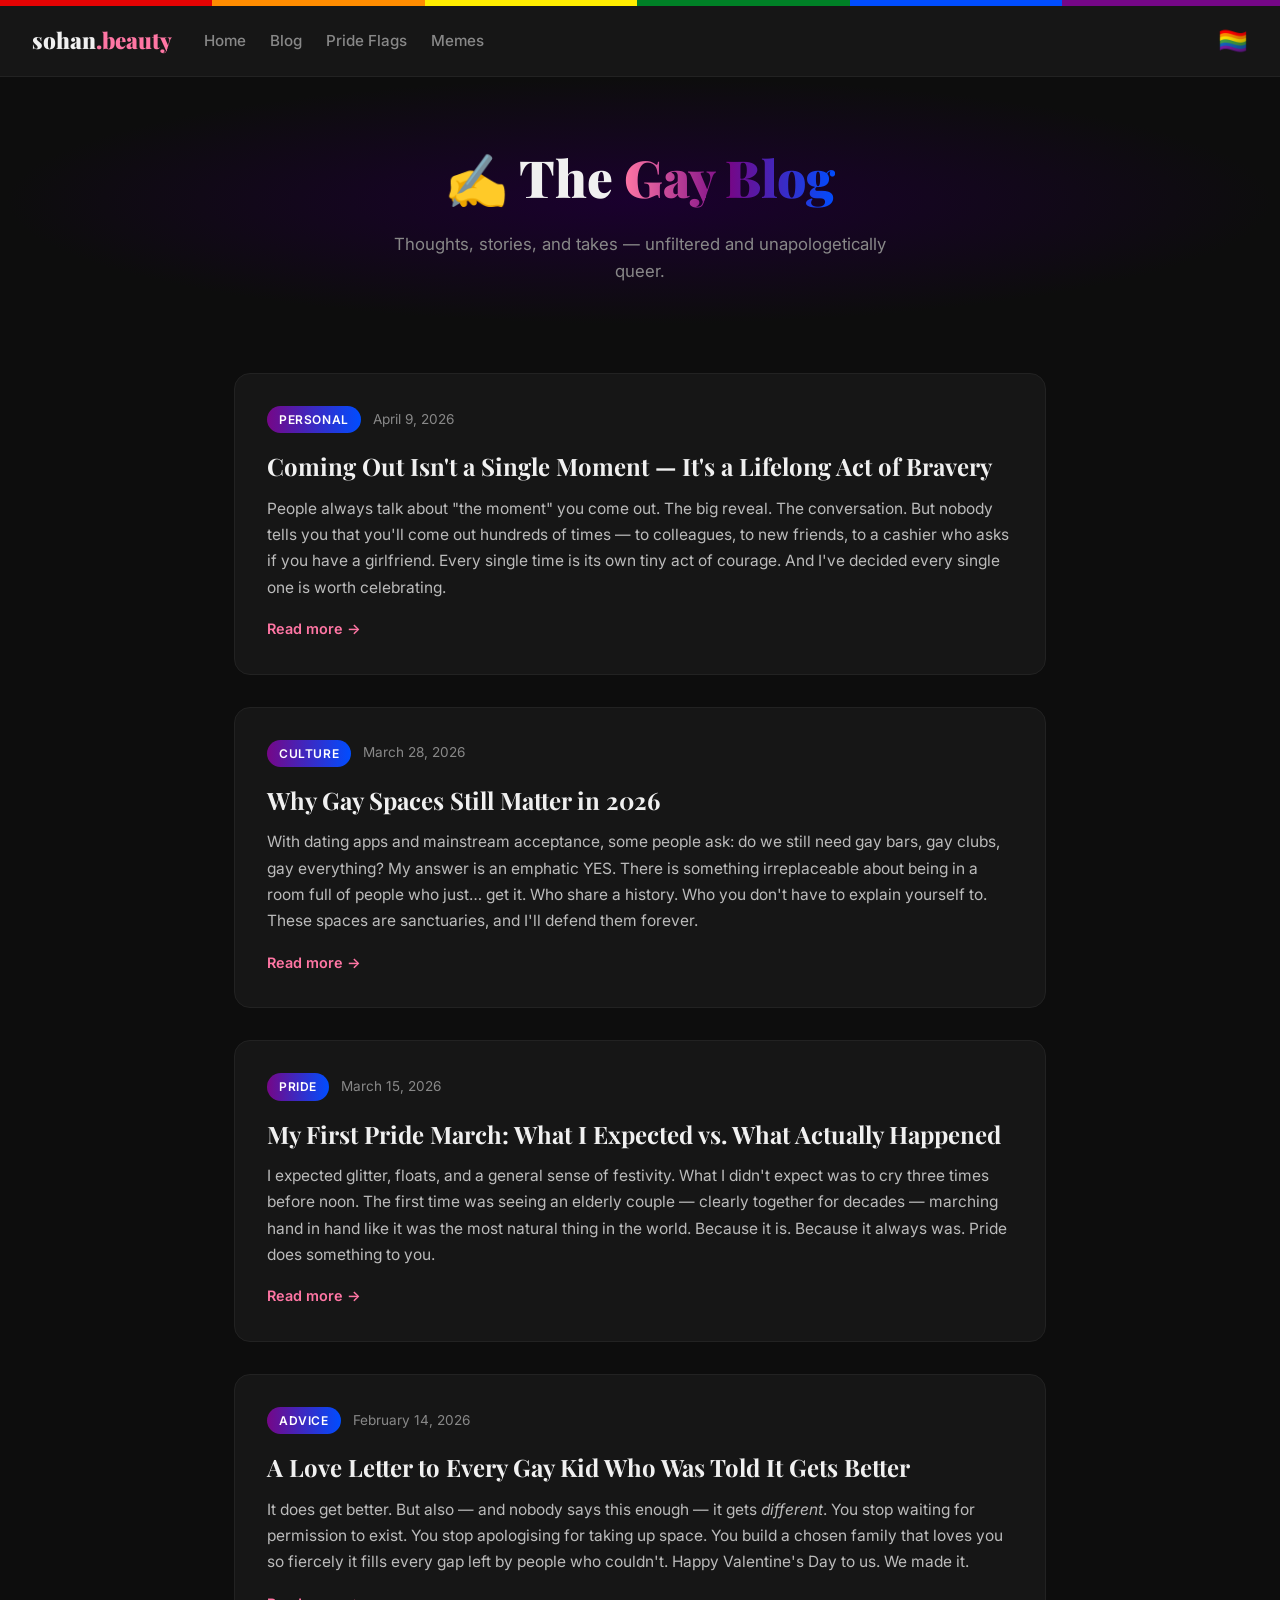
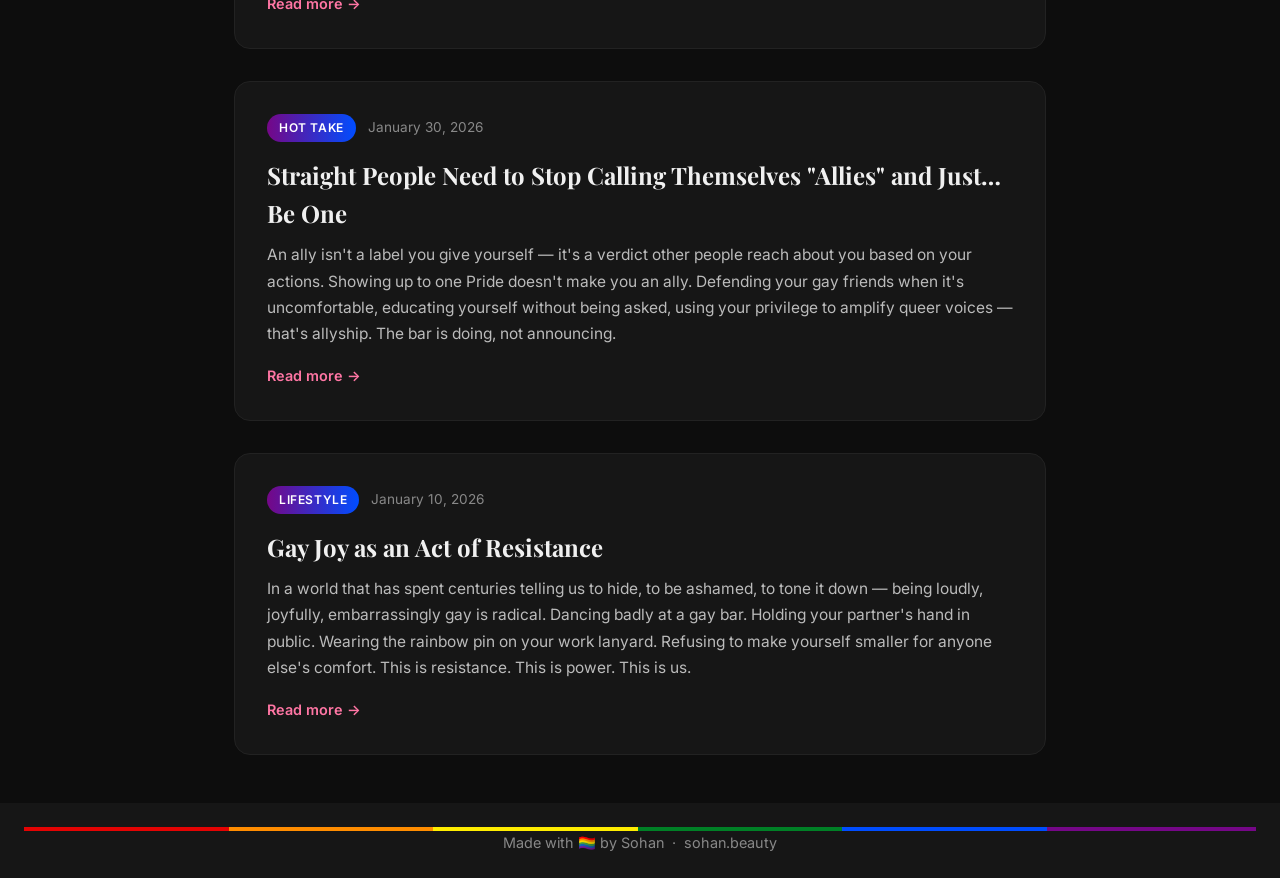
==== blog.html @ 655545ac "Initial commit: sohan.beauty pride site" ====
<!DOCTYPE html>
<html lang="en">
<head>
  <meta charset="UTF-8" />
  <meta name="viewport" content="width=device-width, initial-scale=1.0" />
  <title>Blog — sohan.beauty</title>
  <link rel="stylesheet" href="style.css" />
  <link rel="preconnect" href="https://fonts.googleapis.com" />
  <link rel="preconnect" href="https://fonts.gstatic.com" crossorigin />
  <link href="https://fonts.googleapis.com/css2?family=Playfair+Display:wght@700;900&family=Inter:wght@400;500;600&display=swap" rel="stylesheet" />
</head>
<body>

  <div class="rainbow-bar"></div>

  <nav class="nav">
    <a href="index.html" class="nav-logo">sohan<span>.beauty</span></a>
    <ul class="nav-links">
      <li><a href="index.html">Home</a></li>
      <li><a href="blog.html">Blog</a></li>
      <li><a href="flags.html">Pride Flags</a></li>
      <li><a href="memes.html">Memes</a></li>
    </ul>
    <div class="nav-pride">🏳️‍🌈</div>
  </nav>

  <div class="page-header">
    <h1>✍️ The <span class="gradient-text">Gay Blog</span></h1>
    <p>Thoughts, stories, and takes — unfiltered and unapologetically queer.</p>
  </div>

  <div class="blog-grid">

    <article class="blog-post">
      <div class="post-meta">
        <span class="post-tag">Personal</span>
        <span class="post-date">April 9, 2026</span>
      </div>
      <h2>Coming Out Isn't a Single Moment — It's a Lifelong Act of Bravery</h2>
      <p>
        People always talk about "the moment" you come out. The big reveal. The conversation.
        But nobody tells you that you'll come out hundreds of times — to colleagues, to new friends,
        to a cashier who asks if you have a girlfriend. Every single time is its own tiny act of
        courage. And I've decided every single one is worth celebrating.
      </p>
      <a href="#" class="read-more">Read more →</a>
    </article>

    <article class="blog-post">
      <div class="post-meta">
        <span class="post-tag">Culture</span>
        <span class="post-date">March 28, 2026</span>
      </div>
      <h2>Why Gay Spaces Still Matter in 2026</h2>
      <p>
        With dating apps and mainstream acceptance, some people ask: do we still need gay bars,
        gay clubs, gay everything? My answer is an emphatic YES. There is something irreplaceable
        about being in a room full of people who just… get it. Who share a history. Who you don't
        have to explain yourself to. These spaces are sanctuaries, and I'll defend them forever.
      </p>
      <a href="#" class="read-more">Read more →</a>
    </article>

    <article class="blog-post">
      <div class="post-meta">
        <span class="post-tag">Pride</span>
        <span class="post-date">March 15, 2026</span>
      </div>
      <h2>My First Pride March: What I Expected vs. What Actually Happened</h2>
      <p>
        I expected glitter, floats, and a general sense of festivity. What I didn't expect was
        to cry three times before noon. The first time was seeing an elderly couple — clearly
        together for decades — marching hand in hand like it was the most natural thing in the world.
        Because it is. Because it always was. Pride does something to you.
      </p>
      <a href="#" class="read-more">Read more →</a>
    </article>

    <article class="blog-post">
      <div class="post-meta">
        <span class="post-tag">Advice</span>
        <span class="post-date">February 14, 2026</span>
      </div>
      <h2>A Love Letter to Every Gay Kid Who Was Told It Gets Better</h2>
      <p>
        It does get better. But also — and nobody says this enough — it gets <em>different</em>.
        You stop waiting for permission to exist. You stop apologising for taking up space. You
        build a chosen family that loves you so fiercely it fills every gap left by people who
        couldn't. Happy Valentine's Day to us. We made it.
      </p>
      <a href="#" class="read-more">Read more →</a>
    </article>

    <article class="blog-post">
      <div class="post-meta">
        <span class="post-tag">Hot Take</span>
        <span class="post-date">January 30, 2026</span>
      </div>
      <h2>Straight People Need to Stop Calling Themselves "Allies" and Just… Be One</h2>
      <p>
        An ally isn't a label you give yourself — it's a verdict other people reach about you
        based on your actions. Showing up to one Pride doesn't make you an ally. Defending your
        gay friends when it's uncomfortable, educating yourself without being asked, using your
        privilege to amplify queer voices — that's allyship. The bar is doing, not announcing.
      </p>
      <a href="#" class="read-more">Read more →</a>
    </article>

    <article class="blog-post">
      <div class="post-meta">
        <span class="post-tag">Lifestyle</span>
        <span class="post-date">January 10, 2026</span>
      </div>
      <h2>Gay Joy as an Act of Resistance</h2>
      <p>
        In a world that has spent centuries telling us to hide, to be ashamed, to tone it down —
        being loudly, joyfully, embarrassingly gay is radical. Dancing badly at a gay bar.
        Holding your partner's hand in public. Wearing the rainbow pin on your work lanyard.
        Refusing to make yourself smaller for anyone else's comfort. This is resistance.
        This is power. This is us.
      </p>
      <a href="#" class="read-more">Read more →</a>
    </article>

  </div>

  <footer class="footer">
    <div class="rainbow-bar small"></div>
    <p>Made with 🏳️‍🌈 by Sohan &nbsp;·&nbsp; sohan.beauty</p>
  </footer>

</body>
</html>
---- style.css ----
/* ─── Reset & Base ─────────────────────────────────────────────────────── */
*, *::before, *::after { box-sizing: border-box; margin: 0; padding: 0; }

:root {
  --red:    #E40303;
  --orange: #FF8C00;
  --yellow: #FFED00;
  --green:  #008026;
  --blue:   #004DFF;
  --violet: #750787;
  --pink:   #FF76A4;
  --light-blue: #55CDFC;
  --white:  #ffffff;
  --bg:     #0d0d0d;
  --surface: #161616;
  --surface2: #1f1f1f;
  --text:   #f0f0f0;
  --muted:  #888;
  --radius: 16px;
}

html { scroll-behavior: smooth; }

body {
  font-family: 'Inter', system-ui, sans-serif;
  background: var(--bg);
  color: var(--text);
  line-height: 1.6;
}

a { color: inherit; text-decoration: none; }
img { display: block; max-width: 100%; }

.container {
  max-width: 1100px;
  margin: 0 auto;
  padding: 0 24px;
}

/* ─── Rainbow Bar ───────────────────────────────────────────────────────── */
.rainbow-bar {
  height: 6px;
  background: linear-gradient(
    90deg,
    var(--red) 0% 16.6%,
    var(--orange) 16.6% 33.2%,
    var(--yellow) 33.2% 49.8%,
    var(--green) 49.8% 66.4%,
    var(--blue) 66.4% 83%,
    var(--violet) 83% 100%
  );
}
.rainbow-bar.small { height: 4px; margin-bottom: 0; }

/* ─── Nav ───────────────────────────────────────────────────────────────── */
.nav {
  display: flex;
  align-items: center;
  gap: 32px;
  padding: 16px 32px;
  background: var(--surface);
  position: sticky;
  top: 0;
  z-index: 100;
  border-bottom: 1px solid #222;
}

.nav-logo {
  font-family: 'Playfair Display', serif;
  font-size: 1.4rem;
  font-weight: 900;
  white-space: nowrap;
}
.nav-logo span { color: var(--pink); }

.nav-links {
  display: flex;
  list-style: none;
  gap: 24px;
  flex: 1;
}
.nav-links a {
  font-size: 0.95rem;
  font-weight: 500;
  color: var(--muted);
  transition: color .2s;
}
.nav-links a:hover { color: var(--text); }

.nav-pride { font-size: 1.5rem; }

/* ─── Hero ──────────────────────────────────────────────────────────────── */
.hero {
  padding: 80px 32px;
  background: radial-gradient(ellipse at 30% 50%, #1a002e 0%, var(--bg) 60%);
}

.hero-content {
  max-width: 1100px;
  margin: 0 auto;
  display: flex;
  align-items: center;
  gap: 60px;
  flex-wrap: wrap;
}

/* Photo with pride ring */
.hero-photo-wrap {
  position: relative;
  flex-shrink: 0;
}
.hero-photo {
  width: 280px;
  height: 380px;
  object-fit: cover;
  object-position: top;
  border-radius: 24px;
  position: relative;
  z-index: 1;
}
.pride-ring {
  position: absolute;
  inset: -6px;
  border-radius: 28px;
  background: linear-gradient(135deg,
    var(--red), var(--orange), var(--yellow),
    var(--green), var(--blue), var(--violet), var(--pink));
  z-index: 0;
  animation: spin-slow 8s linear infinite;
}
@keyframes spin-slow {
  to { filter: hue-rotate(360deg); }
}

/* Hero text */
.hero-text { flex: 1; min-width: 260px; }

.hero-text h1 {
  font-family: 'Playfair Display', serif;
  font-size: clamp(2.5rem, 6vw, 4rem);
  font-weight: 900;
  line-height: 1.1;
  margin-bottom: 16px;
}

.gradient-text {
  background: linear-gradient(90deg, var(--pink), var(--violet), var(--blue));
  -webkit-background-clip: text;
  -webkit-text-fill-color: transparent;
  background-clip: text;
}

.hero-tagline {
  font-size: 1.2rem;
  color: #ccc;
  margin-bottom: 24px;
  max-width: 480px;
}

.hero-flags {
  font-size: 2rem;
  letter-spacing: 6px;
  margin-bottom: 32px;
}

.btn-primary {
  display: inline-block;
  padding: 14px 32px;
  background: linear-gradient(135deg, var(--violet), var(--blue));
  color: #fff;
  border-radius: 50px;
  font-weight: 600;
  font-size: 1rem;
  transition: transform .2s, box-shadow .2s;
}
.btn-primary:hover {
  transform: translateY(-2px);
  box-shadow: 0 8px 32px rgba(117, 7, 135, .5);
}

/* ─── About Strip ───────────────────────────────────────────────────────── */
.about-strip {
  background: linear-gradient(90deg, #1a002e, #001a4d);
  padding: 48px 24px;
  text-align: center;
}
.about-strip h2 {
  font-family: 'Playfair Display', serif;
  font-size: 1.8rem;
  margin-bottom: 12px;
}
.about-strip p {
  color: #bbb;
  max-width: 640px;
  margin: 0 auto;
  font-size: 1.05rem;
}

/* ─── Cards ─────────────────────────────────────────────────────────────── */
.cards-section {
  display: grid;
  grid-template-columns: repeat(auto-fit, minmax(280px, 1fr));
  gap: 24px;
  padding: 64px 24px;
}

.card {
  display: flex;
  flex-direction: column;
  gap: 10px;
  padding: 36px 28px;
  border-radius: var(--radius);
  background: var(--surface);
  border: 1px solid #222;
  transition: transform .2s, border-color .2s;
  cursor: pointer;
}
.card:hover { transform: translateY(-4px); border-color: #444; }
.card-blog  { border-top: 3px solid var(--red); }
.card-flags { border-top: 3px solid var(--blue); }
.card-memes { border-top: 3px solid var(--yellow); }

.card-emoji { font-size: 2.4rem; }
.card h3 {
  font-family: 'Playfair Display', serif;
  font-size: 1.4rem;
}
.card p { color: var(--muted); font-size: 0.95rem; flex: 1; }
.card-link { font-size: 0.9rem; font-weight: 600; color: var(--pink); }

/* ─── Quote ─────────────────────────────────────────────────────────────── */
.quote-section {
  padding: 64px 24px;
  text-align: center;
  background: var(--surface);
}
blockquote {
  max-width: 720px;
  margin: 0 auto;
  font-family: 'Playfair Display', serif;
  font-size: clamp(1.1rem, 2.5vw, 1.5rem);
  font-style: italic;
  color: #ddd;
  line-height: 1.7;
}
blockquote cite {
  display: block;
  margin-top: 16px;
  font-family: 'Inter', sans-serif;
  font-size: 0.9rem;
  font-style: normal;
  color: var(--muted);
}

/* ─── Footer ─────────────────────────────────────────────────────────────── */
.footer {
  background: var(--surface);
  text-align: center;
  padding: 24px;
  color: var(--muted);
  font-size: 0.9rem;
}

/* ─── Page Header (inner pages) ─────────────────────────────────────────── */
.page-header {
  padding: 60px 24px 40px;
  text-align: center;
  background: radial-gradient(ellipse at center, #1a002e 0%, var(--bg) 70%);
}
.page-header h1 {
  font-family: 'Playfair Display', serif;
  font-size: clamp(2rem, 5vw, 3.2rem);
  font-weight: 900;
  margin-bottom: 12px;
}
.page-header p {
  color: var(--muted);
  font-size: 1.05rem;
  max-width: 540px;
  margin: 0 auto;
}

/* ─── Blog ──────────────────────────────────────────────────────────────── */
.blog-grid {
  max-width: 860px;
  margin: 0 auto;
  padding: 48px 24px;
  display: flex;
  flex-direction: column;
  gap: 32px;
}

.blog-post {
  background: var(--surface);
  border-radius: var(--radius);
  border: 1px solid #222;
  padding: 32px;
  transition: border-color .2s;
}
.blog-post:hover { border-color: var(--pink); }

.post-meta {
  display: flex;
  align-items: center;
  gap: 12px;
  margin-bottom: 14px;
}
.post-tag {
  background: linear-gradient(90deg, var(--violet), var(--blue));
  color: #fff;
  font-size: 0.75rem;
  font-weight: 600;
  padding: 4px 12px;
  border-radius: 20px;
  text-transform: uppercase;
  letter-spacing: .05em;
}
.post-date { color: var(--muted); font-size: 0.85rem; }

.blog-post h2 {
  font-family: 'Playfair Display', serif;
  font-size: 1.5rem;
  margin-bottom: 10px;
}
.blog-post p { color: #bbb; font-size: 0.97rem; line-height: 1.7; }
.blog-post .read-more {
  display: inline-block;
  margin-top: 16px;
  color: var(--pink);
  font-weight: 600;
  font-size: 0.9rem;
}

/* ─── Flags ─────────────────────────────────────────────────────────────── */
.flags-grid {
  display: grid;
  grid-template-columns: repeat(auto-fill, minmax(220px, 1fr));
  gap: 20px;
  max-width: 1100px;
  margin: 0 auto;
  padding: 48px 24px;
}

.flag-card {
  background: var(--surface);
  border-radius: var(--radius);
  border: 1px solid #222;
  overflow: hidden;
  transition: transform .2s;
}
.flag-card:hover { transform: scale(1.03); }

.flag-visual {
  height: 90px;
  width: 100%;
}
.flag-info { padding: 16px; }
.flag-info h3 { font-size: 1rem; font-weight: 600; margin-bottom: 4px; }
.flag-info p { font-size: 0.82rem; color: var(--muted); }

/* Individual flag colours */
.flag-rainbow { background: linear-gradient(var(--red) 0% 16.6%, var(--orange) 16.6% 33.2%, var(--yellow) 33.2% 49.8%, var(--green) 49.8% 66.4%, var(--blue) 66.4% 83%, var(--violet) 83% 100%); }
.flag-gay-men { background: linear-gradient(#078D70 0 20%, #26CEAA 20% 40%, #98E8C1 40% 60%, white 60% 60%, #26CEAA 60% 80%, #7BADE2 80% 100%); }
.flag-bi { background: linear-gradient(#D60270 0 40%, #9B4F96 40% 60%, #0038A8 60% 100%); }
.flag-trans { background: linear-gradient(var(--light-blue) 0 20%, var(--pink) 20% 40%, white 40% 60%, var(--pink) 60% 80%, var(--light-blue) 80% 100%); }
.flag-nonbinary { background: linear-gradient(#FCF434 0 25%, white 25% 50%, #9C59D1 50% 75%, #2C2C2C 75% 100%); }
.flag-pan { background: linear-gradient(#FF218C 0 33.3%, #FFD800 33.3% 66.6%, #21B1FF 66.6% 100%); }
.flag-ace { background: linear-gradient(#1C1C1C 0 25%, #A3A3A3 25% 50%, white 50% 75%, #800080 75% 100%); }
.flag-lesbian { background: linear-gradient(#D52D00 0 16.6%, #EF7627 16.6% 33.2%, #FF9A56 33.2% 49.8%, white 49.8% 49.8%, #D162A4 49.8% 66.4%, #B55690 66.4% 83%, #A50062 83% 100%); }
.flag-intersex { background: radial-gradient(circle, transparent 30%, transparent 30%, #FFD800 30%, #FFD800 42%, transparent 42%), #FFD800; background-color: #FFD800; }
.flag-intersex .flag-visual { position: relative; background: #FFD800; }
.flag-genderqueer { background: linear-gradient(#B57EDC 0 33.3%, white 33.3% 66.6%, #4A8123 66.6% 100%); }
.flag-fluid { background: linear-gradient(#FF76A4 0 20%, white 20% 40%, #C011D7 40% 60%, #2C2C2C 60% 80%, #0035AA 80% 100%); }
.flag-ally { background: repeating-linear-gradient(90deg, black 0 12.5%, white 12.5% 25%); }

/* ─── Memes ──────────────────────────────────────────────────────────────── */
.memes-intro {
  text-align: center;
  padding: 0 24px 32px;
  color: var(--muted);
  font-size: 1rem;
}

.memes-grid {
  display: grid;
  grid-template-columns: repeat(auto-fill, minmax(300px, 1fr));
  gap: 24px;
  max-width: 1100px;
  margin: 0 auto;
  padding: 0 24px 64px;
}

.meme-card {
  background: var(--surface);
  border-radius: var(--radius);
  border: 1px solid #222;
  padding: 28px 24px;
  text-align: center;
  transition: transform .2s, border-color .2s;
}
.meme-card:hover { transform: translateY(-3px); border-color: var(--pink); }

.meme-emoji { font-size: 3rem; margin-bottom: 14px; }
.meme-text {
  font-size: 1rem;
  font-weight: 600;
  line-height: 1.5;
  color: var(--text);
  margin-bottom: 8px;
}
.meme-sub { font-size: 0.82rem; color: var(--muted); }

/* ─── Responsive ─────────────────────────────────────────────────────────── */
@media (max-width: 680px) {
  .nav-links { display: none; }
  .hero-content { flex-direction: column; align-items: flex-start; gap: 36px; }
  .hero-photo { width: 200px; height: 270px; }
}
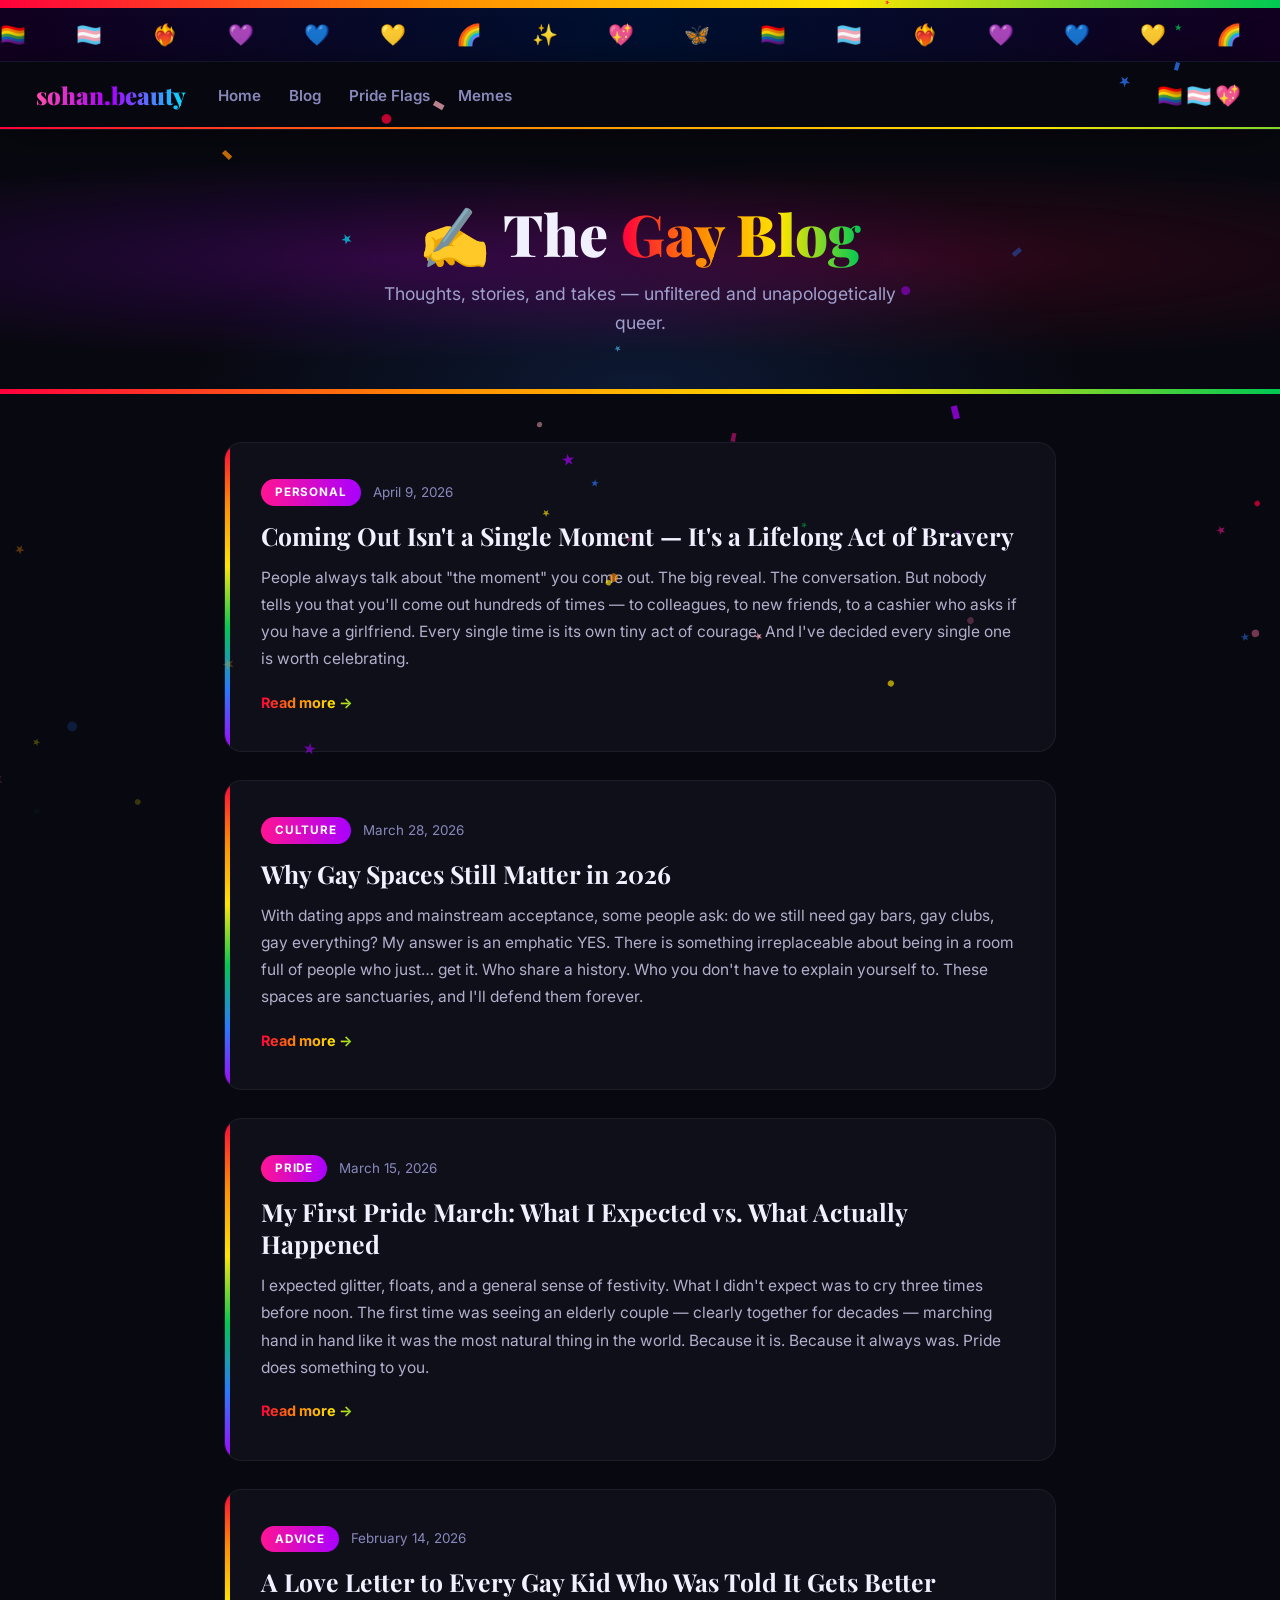
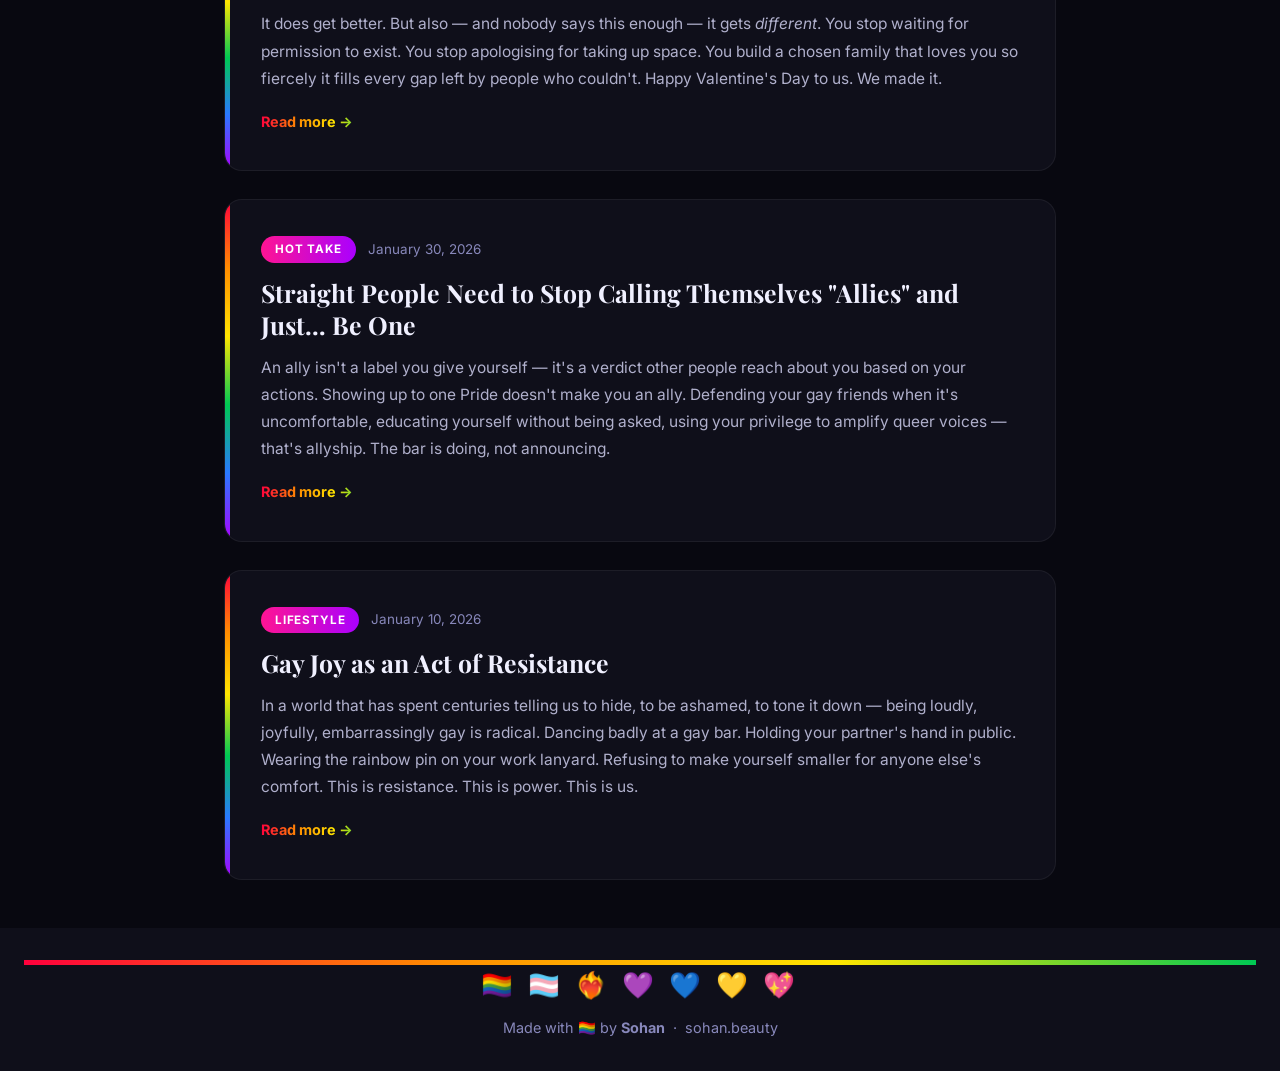
==== commit d6706c4d: "Redesign: animated pride theme, confetti, marquee, sparkles" ====
--- a/blog.html
+++ b/blog.html
@@ -7,27 +7,39 @@
   <link rel="stylesheet" href="style.css" />
   <link rel="preconnect" href="https://fonts.googleapis.com" />
   <link rel="preconnect" href="https://fonts.gstatic.com" crossorigin />
-  <link href="https://fonts.googleapis.com/css2?family=Playfair+Display:wght@700;900&family=Inter:wght@400;500;600&display=swap" rel="stylesheet" />
+  <link href="https://fonts.googleapis.com/css2?family=Playfair+Display:wght@700;900&family=Inter:wght@400;500;600;700&display=swap" rel="stylesheet" />
 </head>
 <body>
 
+  <canvas id="confetti-canvas"></canvas>
   <div class="rainbow-bar"></div>
 
+  <div class="pride-marquee" aria-hidden="true">
+    <span class="marquee-inner">
+      🏳️‍🌈 &nbsp; 🏳️‍⚧️ &nbsp; ❤️‍🔥 &nbsp; 💜 &nbsp; 💙 &nbsp; 💛 &nbsp; 🌈 &nbsp; ✨ &nbsp; 💖 &nbsp; 🦋 &nbsp;
+      🏳️‍🌈 &nbsp; 🏳️‍⚧️ &nbsp; ❤️‍🔥 &nbsp; 💜 &nbsp; 💙 &nbsp; 💛 &nbsp; 🌈 &nbsp; ✨ &nbsp; 💖 &nbsp; 🦋 &nbsp;
+      🏳️‍🌈 &nbsp; 🏳️‍⚧️ &nbsp; ❤️‍🔥 &nbsp; 💜 &nbsp; 💙 &nbsp; 💛 &nbsp; 🌈 &nbsp; ✨ &nbsp; 💖 &nbsp; 🦋 &nbsp;
+      🏳️‍🌈 &nbsp; 🏳️‍⚧️ &nbsp; ❤️‍🔥 &nbsp; 💜 &nbsp; 💙 &nbsp; 💛 &nbsp; 🌈 &nbsp; ✨ &nbsp; 💖 &nbsp; 🦋 &nbsp;
+    </span>
+  </div>
+
   <nav class="nav">
-    <a href="index.html" class="nav-logo">sohan<span>.beauty</span></a>
+    <a href="index.html" class="nav-logo">sohan.beauty</a>
     <ul class="nav-links">
       <li><a href="index.html">Home</a></li>
       <li><a href="blog.html">Blog</a></li>
       <li><a href="flags.html">Pride Flags</a></li>
       <li><a href="memes.html">Memes</a></li>
     </ul>
-    <div class="nav-pride">🏳️‍🌈</div>
+    <div class="nav-flags">🏳️‍🌈🏳️‍⚧️💖</div>
   </nav>
 
   <div class="page-header">
     <h1>✍️ The <span class="gradient-text">Gay Blog</span></h1>
     <p>Thoughts, stories, and takes — unfiltered and unapologetically queer.</p>
   </div>
+
+  <div class="rainbow-bar small"></div>
 
   <div class="blog-grid">
 
@@ -126,8 +138,10 @@
 
   <footer class="footer">
     <div class="rainbow-bar small"></div>
-    <p>Made with 🏳️‍🌈 by Sohan &nbsp;·&nbsp; sohan.beauty</p>
+    <div class="footer-flags" aria-hidden="true">🏳️‍🌈 🏳️‍⚧️ ❤️‍🔥 💜 💙 💛 💖</div>
+    <p>Made with 🏳️‍🌈 by <strong>Sohan</strong> &nbsp;·&nbsp; sohan.beauty</p>
   </footer>
 
+  <script src="pride.js"></script>
 </body>
 </html>
--- a/style.css
+++ b/style.css
@@ -2,30 +2,44 @@
 *, *::before, *::after { box-sizing: border-box; margin: 0; padding: 0; }
 
 :root {
-  --red:    #E40303;
+  --red:    #FF003C;
   --orange: #FF8C00;
-  --yellow: #FFED00;
-  --green:  #008026;
-  --blue:   #004DFF;
-  --violet: #750787;
-  --pink:   #FF76A4;
+  --yellow: #FFE500;
+  --green:  #00C853;
+  --blue:   #2979FF;
+  --violet: #AA00FF;
+  --pink:   #FF4DAD;
+  --hot:    #FF1493;
+  --cyan:   #00E5FF;
   --light-blue: #55CDFC;
   --white:  #ffffff;
-  --bg:     #0d0d0d;
-  --surface: #161616;
-  --surface2: #1f1f1f;
-  --text:   #f0f0f0;
-  --muted:  #888;
-  --radius: 16px;
+  --bg:     #080810;
+  --surface: #0f0f1a;
+  --surface2: #161626;
+  --text:   #f0f0ff;
+  --muted:  #8888bb;
+  --radius: 18px;
+  --rainbow: linear-gradient(90deg,
+    var(--red), var(--orange), var(--yellow),
+    var(--green), var(--blue), var(--violet));
 }
 
 html { scroll-behavior: smooth; }
+
+/* Custom rainbow scrollbar */
+::-webkit-scrollbar { width: 8px; }
+::-webkit-scrollbar-track { background: var(--bg); }
+::-webkit-scrollbar-thumb {
+  background: linear-gradient(180deg, var(--red), var(--orange), var(--yellow), var(--green), var(--blue), var(--violet));
+  border-radius: 4px;
+}
 
 body {
   font-family: 'Inter', system-ui, sans-serif;
   background: var(--bg);
   color: var(--text);
   line-height: 1.6;
+  overflow-x: hidden;
 }
 
 a { color: inherit; text-decoration: none; }
@@ -37,267 +51,697 @@
   padding: 0 24px;
 }
 
-/* ─── Rainbow Bar ───────────────────────────────────────────────────────── */
+/* ─── Confetti Canvas ───────────────────────────────────────────────────── */
+#confetti-canvas {
+  position: fixed;
+  top: 0; left: 0;
+  width: 100%; height: 100%;
+  pointer-events: none;
+  z-index: 9999;
+}
+
+/* ─── Rainbow Bar (animated) ─────────────────────────────────────────────── */
 .rainbow-bar {
-  height: 6px;
+  height: 8px;
   background: linear-gradient(
     90deg,
-    var(--red) 0% 16.6%,
-    var(--orange) 16.6% 33.2%,
-    var(--yellow) 33.2% 49.8%,
-    var(--green) 49.8% 66.4%,
-    var(--blue) 66.4% 83%,
-    var(--violet) 83% 100%
+    var(--red) 0%, var(--orange) 17%,
+    var(--yellow) 33%, var(--green) 50%,
+    var(--blue) 66%, var(--violet) 83%, var(--pink) 100%
   );
-}
-.rainbow-bar.small { height: 4px; margin-bottom: 0; }
+  background-size: 200% 100%;
+  animation: rainbow-shift 3s linear infinite;
+}
+.rainbow-bar.small { height: 5px; }
+@keyframes rainbow-shift {
+  0%   { background-position: 0% 0%; }
+  100% { background-position: 200% 0%; }
+}
+
+/* ─── Pride Marquee ─────────────────────────────────────────────────────── */
+.pride-marquee {
+  background: linear-gradient(90deg, #120020, #001030, #120020);
+  padding: 10px 0;
+  overflow: hidden;
+  white-space: nowrap;
+  border-bottom: 1px solid #1a1a3a;
+}
+.marquee-inner {
+  display: inline-block;
+  animation: marquee-scroll 20s linear infinite;
+  font-size: 1.3rem;
+  letter-spacing: 8px;
+}
+@keyframes marquee-scroll {
+  from { transform: translateX(0); }
+  to   { transform: translateX(-50%); }
+}
 
 /* ─── Nav ───────────────────────────────────────────────────────────────── */
 .nav {
   display: flex;
   align-items: center;
   gap: 32px;
-  padding: 16px 32px;
-  background: var(--surface);
+  padding: 14px 36px;
+  background: rgba(8, 8, 16, 0.92);
+  backdrop-filter: blur(20px);
+  -webkit-backdrop-filter: blur(20px);
   position: sticky;
   top: 0;
-  z-index: 100;
-  border-bottom: 1px solid #222;
+  z-index: 200;
+  border-bottom: 1px solid rgba(255,255,255,0.06);
+  box-shadow: 0 4px 40px rgba(0,0,0,0.5);
+}
+/* Animated rainbow underline on nav */
+.nav::after {
+  content: '';
+  position: absolute;
+  bottom: 0; left: 0; right: 0;
+  height: 2px;
+  background: var(--rainbow);
+  background-size: 200% 100%;
+  animation: rainbow-shift 3s linear infinite;
 }
 
 .nav-logo {
   font-family: 'Playfair Display', serif;
-  font-size: 1.4rem;
+  font-size: 1.5rem;
   font-weight: 900;
   white-space: nowrap;
-}
-.nav-logo span { color: var(--pink); }
+  background: linear-gradient(90deg, var(--pink), var(--violet), var(--cyan));
+  -webkit-background-clip: text;
+  -webkit-text-fill-color: transparent;
+  background-clip: text;
+}
 
 .nav-links {
   display: flex;
   list-style: none;
-  gap: 24px;
+  gap: 28px;
   flex: 1;
 }
 .nav-links a {
   font-size: 0.95rem;
-  font-weight: 500;
+  font-weight: 600;
   color: var(--muted);
   transition: color .2s;
+  position: relative;
+  padding-bottom: 2px;
+}
+.nav-links a::after {
+  content: '';
+  position: absolute;
+  bottom: -2px; left: 0; right: 0;
+  height: 2px;
+  background: var(--rainbow);
+  transform: scaleX(0);
+  transition: transform .3s ease;
 }
 .nav-links a:hover { color: var(--text); }
-
-.nav-pride { font-size: 1.5rem; }
+.nav-links a:hover::after { transform: scaleX(1); }
+
+.nav-flags { font-size: 1.3rem; letter-spacing: 3px; }
 
 /* ─── Hero ──────────────────────────────────────────────────────────────── */
 .hero {
-  padding: 80px 32px;
-  background: radial-gradient(ellipse at 30% 50%, #1a002e 0%, var(--bg) 60%);
+  position: relative;
+  padding: 90px 36px 80px;
+  overflow: hidden;
+  background: var(--bg);
+}
+/* Animated aurora background */
+.hero::before {
+  content: '';
+  position: absolute;
+  inset: -50%;
+  background:
+    radial-gradient(ellipse at 20% 40%, rgba(170,0,255,0.22) 0%, transparent 50%),
+    radial-gradient(ellipse at 80% 30%, rgba(255,0,60,0.18) 0%, transparent 50%),
+    radial-gradient(ellipse at 50% 80%, rgba(41,121,255,0.2) 0%, transparent 50%),
+    radial-gradient(ellipse at 70% 60%, rgba(0,229,255,0.12) 0%, transparent 40%);
+  animation: aurora 10s ease-in-out infinite alternate;
+  pointer-events: none;
+}
+@keyframes aurora {
+  0%   { transform: translate(0,0) rotate(0deg); }
+  33%  { transform: translate(3%, 2%) rotate(2deg); }
+  66%  { transform: translate(-2%, 4%) rotate(-1deg); }
+  100% { transform: translate(1%, -3%) rotate(3deg); }
 }
 
 .hero-content {
+  position: relative;
   max-width: 1100px;
   margin: 0 auto;
   display: flex;
   align-items: center;
-  gap: 60px;
+  gap: 70px;
   flex-wrap: wrap;
 }
 
-/* Photo with pride ring */
+/* Floating emojis */
+.float-emoji {
+  position: absolute;
+  font-size: 2rem;
+  animation: float-up 6s ease-in-out infinite;
+  pointer-events: none;
+  user-select: none;
+  opacity: 0.6;
+}
+.float-emoji:nth-child(1)  { top: 5%;  left: 5%;   animation-delay: 0s;    font-size: 1.8rem; }
+.float-emoji:nth-child(2)  { top: 15%; right: 8%;  animation-delay: 1.2s;  font-size: 2.4rem; }
+.float-emoji:nth-child(3)  { top: 60%; left: 2%;   animation-delay: 2.4s;  font-size: 1.5rem; }
+.float-emoji:nth-child(4)  { top: 75%; right: 5%;  animation-delay: 0.8s;  font-size: 2rem; }
+.float-emoji:nth-child(5)  { top: 40%; right: 2%;  animation-delay: 3.5s;  font-size: 1.6rem; }
+.float-emoji:nth-child(6)  { top: 85%; left: 10%;  animation-delay: 1.8s;  font-size: 1.8rem; }
+@keyframes float-up {
+  0%, 100% { transform: translateY(0) rotate(0deg); }
+  50%       { transform: translateY(-20px) rotate(8deg); }
+}
+
+/* Photo */
 .hero-photo-wrap {
   position: relative;
   flex-shrink: 0;
 }
 .hero-photo {
-  width: 280px;
-  height: 380px;
+  width: 290px;
+  height: 390px;
   object-fit: cover;
   object-position: top;
-  border-radius: 24px;
+  border-radius: 28px;
   position: relative;
   z-index: 1;
-}
+  filter: brightness(1.05) contrast(1.05);
+}
+/* Multi-layer pride ring */
 .pride-ring {
   position: absolute;
-  inset: -6px;
-  border-radius: 28px;
-  background: linear-gradient(135deg,
+  inset: -5px;
+  border-radius: 32px;
+  background: conic-gradient(
+    var(--red), var(--orange), var(--yellow),
+    var(--green), var(--blue), var(--violet),
+    var(--pink), var(--red)
+  );
+  z-index: 0;
+  animation: spin-ring 4s linear infinite;
+}
+.pride-ring-2 {
+  position: absolute;
+  inset: -12px;
+  border-radius: 36px;
+  background: conic-gradient(
+    var(--violet), var(--blue), var(--green),
+    var(--yellow), var(--orange), var(--red),
+    var(--violet)
+  );
+  z-index: 0;
+  opacity: 0.4;
+  animation: spin-ring 6s linear infinite reverse;
+}
+@keyframes spin-ring {
+  to { transform: rotate(360deg); }
+}
+
+/* Hero text */
+.hero-text { flex: 1; min-width: 280px; position: relative; z-index: 1; }
+
+.hero-text h1 {
+  font-family: 'Playfair Display', serif;
+  font-size: clamp(2.8rem, 6vw, 4.5rem);
+  font-weight: 900;
+  line-height: 1.05;
+  margin-bottom: 6px;
+}
+.hero-text h1 .plain { color: var(--text); }
+
+.gradient-text {
+  background: linear-gradient(90deg,
     var(--red), var(--orange), var(--yellow),
     var(--green), var(--blue), var(--violet), var(--pink));
-  z-index: 0;
-  animation: spin-slow 8s linear infinite;
-}
-@keyframes spin-slow {
-  to { filter: hue-rotate(360deg); }
-}
-
-/* Hero text */
-.hero-text { flex: 1; min-width: 260px; }
-
-.hero-text h1 {
-  font-family: 'Playfair Display', serif;
-  font-size: clamp(2.5rem, 6vw, 4rem);
-  font-weight: 900;
-  line-height: 1.1;
-  margin-bottom: 16px;
-}
-
-.gradient-text {
-  background: linear-gradient(90deg, var(--pink), var(--violet), var(--blue));
+  background-size: 200% auto;
   -webkit-background-clip: text;
   -webkit-text-fill-color: transparent;
   background-clip: text;
+  animation: text-shimmer 4s linear infinite;
+}
+@keyframes text-shimmer {
+  to { background-position: 200% center; }
+}
+
+.hero-subtitle {
+  font-size: 1rem;
+  font-weight: 700;
+  letter-spacing: .12em;
+  text-transform: uppercase;
+  color: var(--pink);
+  margin-bottom: 16px;
+  display: flex;
+  align-items: center;
+  gap: 8px;
+}
+.hero-subtitle::before, .hero-subtitle::after {
+  content: '';
+  flex: 1;
+  height: 1px;
+  background: linear-gradient(90deg, transparent, var(--pink), transparent);
 }
 
 .hero-tagline {
-  font-size: 1.2rem;
-  color: #ccc;
-  margin-bottom: 24px;
+  font-size: 1.15rem;
+  color: #c0c0e0;
+  margin-bottom: 28px;
   max-width: 480px;
+  line-height: 1.65;
+}
+
+/* Animated pride flag stripes below tagline */
+.hero-stripe {
+  display: flex;
+  height: 6px;
+  border-radius: 3px;
+  overflow: hidden;
+  margin-bottom: 28px;
+  gap: 2px;
+}
+.hero-stripe span {
+  flex: 1;
+  border-radius: 2px;
+  animation: stripe-pulse 2s ease-in-out infinite alternate;
+}
+.hero-stripe span:nth-child(1) { background: var(--red);    animation-delay: 0s; }
+.hero-stripe span:nth-child(2) { background: var(--orange); animation-delay: .15s; }
+.hero-stripe span:nth-child(3) { background: var(--yellow); animation-delay: .3s; }
+.hero-stripe span:nth-child(4) { background: var(--green);  animation-delay: .45s; }
+.hero-stripe span:nth-child(5) { background: var(--blue);   animation-delay: .6s; }
+.hero-stripe span:nth-child(6) { background: var(--violet); animation-delay: .75s; }
+@keyframes stripe-pulse {
+  from { opacity: 0.5; transform: scaleY(1); }
+  to   { opacity: 1;   transform: scaleY(1.8); }
 }
 
 .hero-flags {
   font-size: 2rem;
-  letter-spacing: 6px;
-  margin-bottom: 32px;
-}
+  letter-spacing: 8px;
+  margin-bottom: 36px;
+}
+.hero-flags span {
+  display: inline-block;
+  animation: bounce-flag 1.8s ease-in-out infinite alternate;
+}
+.hero-flags span:nth-child(1) { animation-delay: 0s; }
+.hero-flags span:nth-child(2) { animation-delay: .2s; }
+.hero-flags span:nth-child(3) { animation-delay: .4s; }
+.hero-flags span:nth-child(4) { animation-delay: .6s; }
+.hero-flags span:nth-child(5) { animation-delay: .8s; }
+.hero-flags span:nth-child(6) { animation-delay: 1s; }
+@keyframes bounce-flag {
+  from { transform: translateY(0) scale(1); }
+  to   { transform: translateY(-8px) scale(1.15); }
+}
+
+.hero-buttons { display: flex; gap: 14px; flex-wrap: wrap; }
 
 .btn-primary {
   display: inline-block;
-  padding: 14px 32px;
-  background: linear-gradient(135deg, var(--violet), var(--blue));
+  padding: 15px 36px;
+  background: linear-gradient(135deg, var(--hot), var(--violet), var(--blue));
+  background-size: 200% 200%;
+  animation: btn-gradient 4s ease infinite;
   color: #fff;
   border-radius: 50px;
-  font-weight: 600;
+  font-weight: 700;
   font-size: 1rem;
+  letter-spacing: .02em;
   transition: transform .2s, box-shadow .2s;
+  box-shadow: 0 0 30px rgba(255, 20, 147, 0.35);
 }
 .btn-primary:hover {
-  transform: translateY(-2px);
-  box-shadow: 0 8px 32px rgba(117, 7, 135, .5);
-}
+  transform: translateY(-3px) scale(1.03);
+  box-shadow: 0 12px 40px rgba(255, 20, 147, 0.55);
+}
+.btn-secondary {
+  display: inline-block;
+  padding: 15px 36px;
+  border: 2px solid transparent;
+  background:
+    linear-gradient(var(--bg), var(--bg)) padding-box,
+    var(--rainbow) border-box;
+  color: var(--text);
+  border-radius: 50px;
+  font-weight: 700;
+  font-size: 1rem;
+  transition: transform .2s, background-color .2s;
+}
+.btn-secondary:hover {
+  transform: translateY(-3px);
+  background:
+    linear-gradient(var(--surface2), var(--surface2)) padding-box,
+    var(--rainbow) border-box;
+}
+@keyframes btn-gradient {
+  0%, 100% { background-position: 0% 50%; }
+  50%       { background-position: 100% 50%; }
+}
+
+/* ─── Pride Flag Strip (horizontal) ─────────────────────────────────────── */
+.flag-strip {
+  padding: 48px 24px;
+  background: var(--surface);
+  text-align: center;
+}
+.flag-strip h2 {
+  font-family: 'Playfair Display', serif;
+  font-size: 1.6rem;
+  margin-bottom: 32px;
+}
+.flag-strip-row {
+  display: flex;
+  justify-content: center;
+  flex-wrap: wrap;
+  gap: 16px;
+}
+.mini-flag {
+  width: 80px;
+  height: 52px;
+  border-radius: 8px;
+  border: 2px solid rgba(255,255,255,0.08);
+  transition: transform .25s, box-shadow .25s;
+  cursor: default;
+  position: relative;
+  overflow: hidden;
+}
+.mini-flag:hover {
+  transform: scale(1.15) translateY(-4px);
+  box-shadow: 0 8px 24px rgba(0,0,0,0.5);
+  border-color: rgba(255,255,255,0.3);
+}
+.mini-flag::after {
+  content: attr(data-name);
+  position: absolute;
+  bottom: -28px;
+  left: 50%;
+  transform: translateX(-50%);
+  font-size: 0.65rem;
+  white-space: nowrap;
+  background: rgba(0,0,0,0.8);
+  color: #fff;
+  padding: 2px 6px;
+  border-radius: 4px;
+  transition: bottom .25s;
+  pointer-events: none;
+}
+.mini-flag:hover::after { bottom: 2px; }
 
 /* ─── About Strip ───────────────────────────────────────────────────────── */
 .about-strip {
-  background: linear-gradient(90deg, #1a002e, #001a4d);
-  padding: 48px 24px;
+  position: relative;
+  padding: 70px 24px;
   text-align: center;
-}
+  overflow: hidden;
+}
+.about-strip::before {
+  content: '';
+  position: absolute;
+  inset: 0;
+  background:
+    radial-gradient(ellipse at 30% 50%, rgba(170,0,255,0.15) 0%, transparent 60%),
+    radial-gradient(ellipse at 70% 50%, rgba(255,0,60,0.1) 0%, transparent 60%);
+}
+.about-strip .container { position: relative; }
 .about-strip h2 {
   font-family: 'Playfair Display', serif;
-  font-size: 1.8rem;
-  margin-bottom: 12px;
+  font-size: clamp(1.8rem, 4vw, 2.6rem);
+  margin-bottom: 16px;
+  line-height: 1.25;
 }
 .about-strip p {
-  color: #bbb;
+  color: #b0b0d0;
   max-width: 640px;
-  margin: 0 auto;
-  font-size: 1.05rem;
+  margin: 0 auto 32px;
+  font-size: 1.1rem;
+  line-height: 1.7;
+}
+.pride-stats {
+  display: flex;
+  justify-content: center;
+  gap: 40px;
+  flex-wrap: wrap;
+  margin-top: 8px;
+}
+.stat {
+  text-align: center;
+}
+.stat-num {
+  font-family: 'Playfair Display', serif;
+  font-size: 2.4rem;
+  font-weight: 900;
+  background: var(--rainbow);
+  background-size: 200% auto;
+  -webkit-background-clip: text;
+  -webkit-text-fill-color: transparent;
+  background-clip: text;
+  animation: text-shimmer 4s linear infinite;
+  display: block;
+}
+.stat-label {
+  font-size: 0.82rem;
+  color: var(--muted);
+  text-transform: uppercase;
+  letter-spacing: .08em;
+  margin-top: 2px;
+}
+
+/* ─── Section Divider ─────────────────────────────────────────────────────── */
+.section-divider {
+  height: 4px;
+  background: linear-gradient(90deg,
+    var(--red), var(--orange), var(--yellow),
+    var(--green), var(--blue), var(--violet),
+    var(--pink), var(--red));
+  background-size: 200% 100%;
+  animation: rainbow-shift 3s linear infinite;
 }
 
 /* ─── Cards ─────────────────────────────────────────────────────────────── */
 .cards-section {
   display: grid;
-  grid-template-columns: repeat(auto-fit, minmax(280px, 1fr));
-  gap: 24px;
-  padding: 64px 24px;
+  grid-template-columns: repeat(auto-fit, minmax(300px, 1fr));
+  gap: 28px;
+  padding: 72px 32px;
+  max-width: 1100px;
+  margin: 0 auto;
 }
 
 .card {
   display: flex;
   flex-direction: column;
-  gap: 10px;
-  padding: 36px 28px;
+  gap: 12px;
+  padding: 40px 32px;
   border-radius: var(--radius);
   background: var(--surface);
-  border: 1px solid #222;
-  transition: transform .2s, border-color .2s;
+  border: 1px solid rgba(255,255,255,0.06);
+  position: relative;
+  overflow: hidden;
+  transition: transform .3s, box-shadow .3s;
   cursor: pointer;
 }
-.card:hover { transform: translateY(-4px); border-color: #444; }
-.card-blog  { border-top: 3px solid var(--red); }
-.card-flags { border-top: 3px solid var(--blue); }
-.card-memes { border-top: 3px solid var(--yellow); }
-
-.card-emoji { font-size: 2.4rem; }
+/* Rainbow border glow on hover */
+.card::before {
+  content: '';
+  position: absolute;
+  inset: -2px;
+  border-radius: calc(var(--radius) + 2px);
+  background: var(--rainbow);
+  background-size: 200% 100%;
+  animation: rainbow-shift 3s linear infinite;
+  opacity: 0;
+  z-index: -1;
+  transition: opacity .3s;
+}
+.card:hover { transform: translateY(-6px); box-shadow: 0 20px 60px rgba(0,0,0,0.4); }
+.card:hover::before { opacity: 1; }
+
+/* Subtle glow dot in corner */
+.card::after {
+  content: '';
+  position: absolute;
+  top: -40px; right: -40px;
+  width: 120px; height: 120px;
+  border-radius: 50%;
+  opacity: 0.08;
+  transition: opacity .3s;
+}
+.card-blog::after  { background: var(--red);    }
+.card-flags::after { background: var(--blue);   }
+.card-memes::after { background: var(--yellow); }
+.card:hover::after { opacity: 0.18; }
+
+.card-icon {
+  font-size: 2.8rem;
+  line-height: 1;
+}
 .card h3 {
   font-family: 'Playfair Display', serif;
-  font-size: 1.4rem;
-}
-.card p { color: var(--muted); font-size: 0.95rem; flex: 1; }
-.card-link { font-size: 0.9rem; font-weight: 600; color: var(--pink); }
+  font-size: 1.5rem;
+  font-weight: 700;
+}
+.card p { color: var(--muted); font-size: 0.97rem; flex: 1; line-height: 1.6; }
+.card-link {
+  font-size: 0.92rem;
+  font-weight: 700;
+  display: inline-flex;
+  align-items: center;
+  gap: 6px;
+  background: var(--rainbow);
+  background-size: 200% auto;
+  -webkit-background-clip: text;
+  -webkit-text-fill-color: transparent;
+  background-clip: text;
+  animation: text-shimmer 4s linear infinite;
+  transition: gap .2s;
+}
+.card:hover .card-link { gap: 10px; }
 
 /* ─── Quote ─────────────────────────────────────────────────────────────── */
 .quote-section {
-  padding: 64px 24px;
+  padding: 80px 24px;
   text-align: center;
+  position: relative;
+  overflow: hidden;
   background: var(--surface);
 }
+.quote-section::before {
+  content: '"';
+  position: absolute;
+  top: -20px; left: 50%;
+  transform: translateX(-50%);
+  font-family: 'Playfair Display', serif;
+  font-size: 16rem;
+  line-height: 1;
+  opacity: 0.04;
+  color: var(--violet);
+  pointer-events: none;
+  user-select: none;
+}
 blockquote {
-  max-width: 720px;
+  position: relative;
+  max-width: 760px;
   margin: 0 auto;
   font-family: 'Playfair Display', serif;
-  font-size: clamp(1.1rem, 2.5vw, 1.5rem);
+  font-size: clamp(1.15rem, 2.5vw, 1.6rem);
   font-style: italic;
-  color: #ddd;
-  line-height: 1.7;
+  color: #e0e0ff;
+  line-height: 1.75;
+  padding: 32px 40px;
+  border-left: 4px solid transparent;
+  background:
+    linear-gradient(var(--surface), var(--surface)) padding-box,
+    var(--rainbow) border-box;
+  border-radius: 0 var(--radius) var(--radius) 0;
+  background-size: 100%, 200% 100%;
+  animation: rainbow-border-shift 3s linear infinite;
+}
+@keyframes rainbow-border-shift {
+  to { background-position: 0 0, 200% 0; }
 }
 blockquote cite {
   display: block;
-  margin-top: 16px;
+  margin-top: 20px;
   font-family: 'Inter', sans-serif;
   font-size: 0.9rem;
   font-style: normal;
   color: var(--muted);
+  letter-spacing: .05em;
 }
 
 /* ─── Footer ─────────────────────────────────────────────────────────────── */
 .footer {
   background: var(--surface);
   text-align: center;
-  padding: 24px;
+  padding: 32px 24px;
   color: var(--muted);
   font-size: 0.9rem;
 }
+.footer-flags {
+  font-size: 1.6rem;
+  letter-spacing: 4px;
+  margin-bottom: 10px;
+}
+.footer p a {
+  color: var(--pink);
+  font-weight: 600;
+}
 
 /* ─── Page Header (inner pages) ─────────────────────────────────────────── */
 .page-header {
-  padding: 60px 24px 40px;
+  position: relative;
+  padding: 72px 24px 52px;
   text-align: center;
-  background: radial-gradient(ellipse at center, #1a002e 0%, var(--bg) 70%);
+  overflow: hidden;
+}
+.page-header::before {
+  content: '';
+  position: absolute;
+  inset: 0;
+  background:
+    radial-gradient(ellipse at 30% 50%, rgba(170,0,255,0.2) 0%, transparent 55%),
+    radial-gradient(ellipse at 70% 50%, rgba(255,0,60,0.15) 0%, transparent 55%),
+    radial-gradient(ellipse at 50% 100%, rgba(41,121,255,0.15) 0%, transparent 50%);
+  animation: aurora 10s ease-in-out infinite alternate;
 }
 .page-header h1 {
+  position: relative;
   font-family: 'Playfair Display', serif;
-  font-size: clamp(2rem, 5vw, 3.2rem);
+  font-size: clamp(2.2rem, 5vw, 3.6rem);
   font-weight: 900;
-  margin-bottom: 12px;
+  margin-bottom: 14px;
+  line-height: 1.1;
 }
 .page-header p {
-  color: var(--muted);
-  font-size: 1.05rem;
-  max-width: 540px;
+  position: relative;
+  color: #a0a0cc;
+  font-size: 1.1rem;
+  max-width: 560px;
   margin: 0 auto;
+  line-height: 1.65;
 }
 
 /* ─── Blog ──────────────────────────────────────────────────────────────── */
 .blog-grid {
-  max-width: 860px;
+  max-width: 880px;
   margin: 0 auto;
   padding: 48px 24px;
   display: flex;
   flex-direction: column;
-  gap: 32px;
+  gap: 28px;
 }
 
 .blog-post {
   background: var(--surface);
   border-radius: var(--radius);
-  border: 1px solid #222;
-  padding: 32px;
-  transition: border-color .2s;
-}
-.blog-post:hover { border-color: var(--pink); }
+  border: 1px solid rgba(255,255,255,0.06);
+  padding: 36px;
+  transition: transform .25s, box-shadow .25s;
+  position: relative;
+  overflow: hidden;
+}
+/* Left pride-stripe bar */
+.blog-post::before {
+  content: '';
+  position: absolute;
+  left: 0; top: 0; bottom: 0;
+  width: 5px;
+  background: linear-gradient(180deg,
+    var(--red), var(--orange), var(--yellow),
+    var(--green), var(--blue), var(--violet));
+  border-radius: 3px 0 0 3px;
+}
+.blog-post:hover {
+  transform: translateX(4px);
+  box-shadow: 0 12px 48px rgba(0,0,0,0.35);
+}
 
 .post-meta {
   display: flex;
@@ -306,36 +750,44 @@
   margin-bottom: 14px;
 }
 .post-tag {
-  background: linear-gradient(90deg, var(--violet), var(--blue));
+  background: linear-gradient(90deg, var(--hot), var(--violet));
   color: #fff;
-  font-size: 0.75rem;
-  font-weight: 600;
-  padding: 4px 12px;
+  font-size: 0.73rem;
+  font-weight: 700;
+  padding: 4px 14px;
   border-radius: 20px;
   text-transform: uppercase;
-  letter-spacing: .05em;
-}
-.post-date { color: var(--muted); font-size: 0.85rem; }
+  letter-spacing: .07em;
+}
+.post-date { color: var(--muted); font-size: 0.84rem; }
 
 .blog-post h2 {
   font-family: 'Playfair Display', serif;
-  font-size: 1.5rem;
-  margin-bottom: 10px;
-}
-.blog-post p { color: #bbb; font-size: 0.97rem; line-height: 1.7; }
-.blog-post .read-more {
-  display: inline-block;
-  margin-top: 16px;
-  color: var(--pink);
-  font-weight: 600;
+  font-size: 1.55rem;
+  margin-bottom: 12px;
+  line-height: 1.3;
+}
+.blog-post > p { color: #b0b0cc; font-size: 0.97rem; line-height: 1.75; }
+.read-more {
+  display: inline-flex;
+  align-items: center;
+  gap: 6px;
+  margin-top: 18px;
+  font-weight: 700;
   font-size: 0.9rem;
+  background: var(--rainbow);
+  background-size: 200% auto;
+  -webkit-background-clip: text;
+  -webkit-text-fill-color: transparent;
+  background-clip: text;
+  animation: text-shimmer 4s linear infinite;
 }
 
 /* ─── Flags ─────────────────────────────────────────────────────────────── */
 .flags-grid {
   display: grid;
-  grid-template-columns: repeat(auto-fill, minmax(220px, 1fr));
-  gap: 20px;
+  grid-template-columns: repeat(auto-fill, minmax(240px, 1fr));
+  gap: 24px;
   max-width: 1100px;
   margin: 0 auto;
   padding: 48px 24px;
@@ -344,41 +796,44 @@
 .flag-card {
   background: var(--surface);
   border-radius: var(--radius);
-  border: 1px solid #222;
-  overflow: hidden;
-  transition: transform .2s;
-}
-.flag-card:hover { transform: scale(1.03); }
+  border: 1px solid rgba(255,255,255,0.06);
+  overflow: hidden;
+  transition: transform .3s, box-shadow .3s;
+  cursor: default;
+}
+.flag-card:hover {
+  transform: translateY(-6px) scale(1.02);
+  box-shadow: 0 20px 60px rgba(0,0,0,0.4);
+}
 
 .flag-visual {
-  height: 90px;
+  height: 110px;
   width: 100%;
 }
-.flag-info { padding: 16px; }
-.flag-info h3 { font-size: 1rem; font-weight: 600; margin-bottom: 4px; }
-.flag-info p { font-size: 0.82rem; color: var(--muted); }
-
-/* Individual flag colours */
-.flag-rainbow { background: linear-gradient(var(--red) 0% 16.6%, var(--orange) 16.6% 33.2%, var(--yellow) 33.2% 49.8%, var(--green) 49.8% 66.4%, var(--blue) 66.4% 83%, var(--violet) 83% 100%); }
-.flag-gay-men { background: linear-gradient(#078D70 0 20%, #26CEAA 20% 40%, #98E8C1 40% 60%, white 60% 60%, #26CEAA 60% 80%, #7BADE2 80% 100%); }
-.flag-bi { background: linear-gradient(#D60270 0 40%, #9B4F96 40% 60%, #0038A8 60% 100%); }
-.flag-trans { background: linear-gradient(var(--light-blue) 0 20%, var(--pink) 20% 40%, white 40% 60%, var(--pink) 60% 80%, var(--light-blue) 80% 100%); }
-.flag-nonbinary { background: linear-gradient(#FCF434 0 25%, white 25% 50%, #9C59D1 50% 75%, #2C2C2C 75% 100%); }
-.flag-pan { background: linear-gradient(#FF218C 0 33.3%, #FFD800 33.3% 66.6%, #21B1FF 66.6% 100%); }
-.flag-ace { background: linear-gradient(#1C1C1C 0 25%, #A3A3A3 25% 50%, white 50% 75%, #800080 75% 100%); }
-.flag-lesbian { background: linear-gradient(#D52D00 0 16.6%, #EF7627 16.6% 33.2%, #FF9A56 33.2% 49.8%, white 49.8% 49.8%, #D162A4 49.8% 66.4%, #B55690 66.4% 83%, #A50062 83% 100%); }
-.flag-intersex { background: radial-gradient(circle, transparent 30%, transparent 30%, #FFD800 30%, #FFD800 42%, transparent 42%), #FFD800; background-color: #FFD800; }
-.flag-intersex .flag-visual { position: relative; background: #FFD800; }
+.flag-info { padding: 18px; }
+.flag-info h3 { font-size: 1.05rem; font-weight: 700; margin-bottom: 6px; }
+.flag-info p { font-size: 0.82rem; color: var(--muted); line-height: 1.5; }
+
+/* Flag backgrounds */
+.flag-rainbow  { background: linear-gradient(var(--red) 0 16.6%, var(--orange) 16.6% 33.2%, var(--yellow) 33.2% 49.8%, var(--green) 49.8% 66.4%, var(--blue) 66.4% 83%, var(--violet) 83% 100%); }
+.flag-gay-men  { background: linear-gradient(#078D70 0 20%, #26CEAA 20% 40%, #98E8C1 40% 60%, white 60% 60%, #26CEAA 60% 80%, #7BADE2 80% 100%); }
+.flag-bi       { background: linear-gradient(#D60270 0 40%, #9B4F96 40% 60%, #0038A8 60% 100%); }
+.flag-trans    { background: linear-gradient(#55CDFC 0 20%, #F7A8B8 20% 40%, white 40% 60%, #F7A8B8 60% 80%, #55CDFC 80% 100%); }
+.flag-nonbinary{ background: linear-gradient(#FCF434 0 25%, white 25% 50%, #9C59D1 50% 75%, #2C2C2C 75% 100%); }
+.flag-pan      { background: linear-gradient(#FF218C 0 33.3%, #FFD800 33.3% 66.6%, #21B1FF 66.6% 100%); }
+.flag-ace      { background: linear-gradient(#1C1C1C 0 25%, #A3A3A3 25% 50%, white 50% 75%, #800080 75% 100%); }
+.flag-lesbian  { background: linear-gradient(#D52D00 0 14.2%, #EF7627 14.2% 28.5%, #FF9A56 28.5% 42.8%, white 42.8% 57.1%, #D162A4 57.1% 71.4%, #B55690 71.4% 85.7%, #A50062 85.7% 100%); }
+.flag-intersex { background: #FFD800; position: relative; }
 .flag-genderqueer { background: linear-gradient(#B57EDC 0 33.3%, white 33.3% 66.6%, #4A8123 66.6% 100%); }
-.flag-fluid { background: linear-gradient(#FF76A4 0 20%, white 20% 40%, #C011D7 40% 60%, #2C2C2C 60% 80%, #0035AA 80% 100%); }
-.flag-ally { background: repeating-linear-gradient(90deg, black 0 12.5%, white 12.5% 25%); }
+.flag-fluid    { background: linear-gradient(#FF76A4 0 20%, white 20% 40%, #C011D7 40% 60%, #2C2C2C 60% 80%, #0035AA 80% 100%); }
+.flag-ally     { background: repeating-linear-gradient(90deg, black 0 12.5%, white 12.5% 25%); }
 
 /* ─── Memes ──────────────────────────────────────────────────────────────── */
 .memes-intro {
   text-align: center;
-  padding: 0 24px 32px;
+  padding: 0 24px 40px;
   color: var(--muted);
-  font-size: 1rem;
+  font-size: 1.05rem;
 }
 
 .memes-grid {
@@ -387,32 +842,61 @@
   gap: 24px;
   max-width: 1100px;
   margin: 0 auto;
-  padding: 0 24px 64px;
+  padding: 0 24px 80px;
 }
 
 .meme-card {
   background: var(--surface);
   border-radius: var(--radius);
-  border: 1px solid #222;
-  padding: 28px 24px;
+  border: 1px solid rgba(255,255,255,0.06);
+  padding: 32px 26px;
   text-align: center;
-  transition: transform .2s, border-color .2s;
-}
-.meme-card:hover { transform: translateY(-3px); border-color: var(--pink); }
-
-.meme-emoji { font-size: 3rem; margin-bottom: 14px; }
+  transition: transform .25s, box-shadow .25s;
+  position: relative;
+  overflow: hidden;
+}
+/* Rainbow shimmer on hover */
+.meme-card::before {
+  content: '';
+  position: absolute;
+  inset: 0;
+  background: linear-gradient(135deg,
+    rgba(255,0,60,0.07), rgba(255,140,0,0.07),
+    rgba(255,229,0,0.07), rgba(0,200,83,0.07),
+    rgba(41,121,255,0.07), rgba(170,0,255,0.07));
+  opacity: 0;
+  transition: opacity .3s;
+}
+.meme-card:hover {
+  transform: translateY(-5px) scale(1.02);
+  box-shadow: 0 16px 60px rgba(170,0,255,0.2);
+}
+.meme-card:hover::before { opacity: 1; }
+
+.meme-emoji { font-size: 3.2rem; margin-bottom: 16px; display: block; }
 .meme-text {
   font-size: 1rem;
   font-weight: 600;
-  line-height: 1.5;
+  line-height: 1.55;
   color: var(--text);
-  margin-bottom: 8px;
-}
-.meme-sub { font-size: 0.82rem; color: var(--muted); }
+  margin-bottom: 10px;
+  position: relative;
+}
+.meme-sub { font-size: 0.8rem; color: var(--muted); font-style: italic; position: relative; }
 
 /* ─── Responsive ─────────────────────────────────────────────────────────── */
-@media (max-width: 680px) {
+@media (max-width: 720px) {
+  .nav { padding: 12px 20px; gap: 16px; }
   .nav-links { display: none; }
-  .hero-content { flex-direction: column; align-items: flex-start; gap: 36px; }
-  .hero-photo { width: 200px; height: 270px; }
-}
+  .nav-flags { font-size: 1rem; }
+  .hero { padding: 56px 20px 56px; }
+  .hero-content { flex-direction: column; align-items: flex-start; gap: 40px; }
+  .hero-photo { width: 220px; height: 295px; }
+  .pride-ring { inset: -4px; }
+  .pride-ring-2 { inset: -9px; }
+  .about-strip { padding: 48px 20px; }
+  .pride-stats { gap: 24px; }
+  .cards-section { padding: 48px 20px; }
+  blockquote { padding: 24px 24px; font-size: 1.05rem; }
+  .flags-grid { grid-template-columns: repeat(auto-fill, minmax(160px, 1fr)); gap: 16px; }
+}
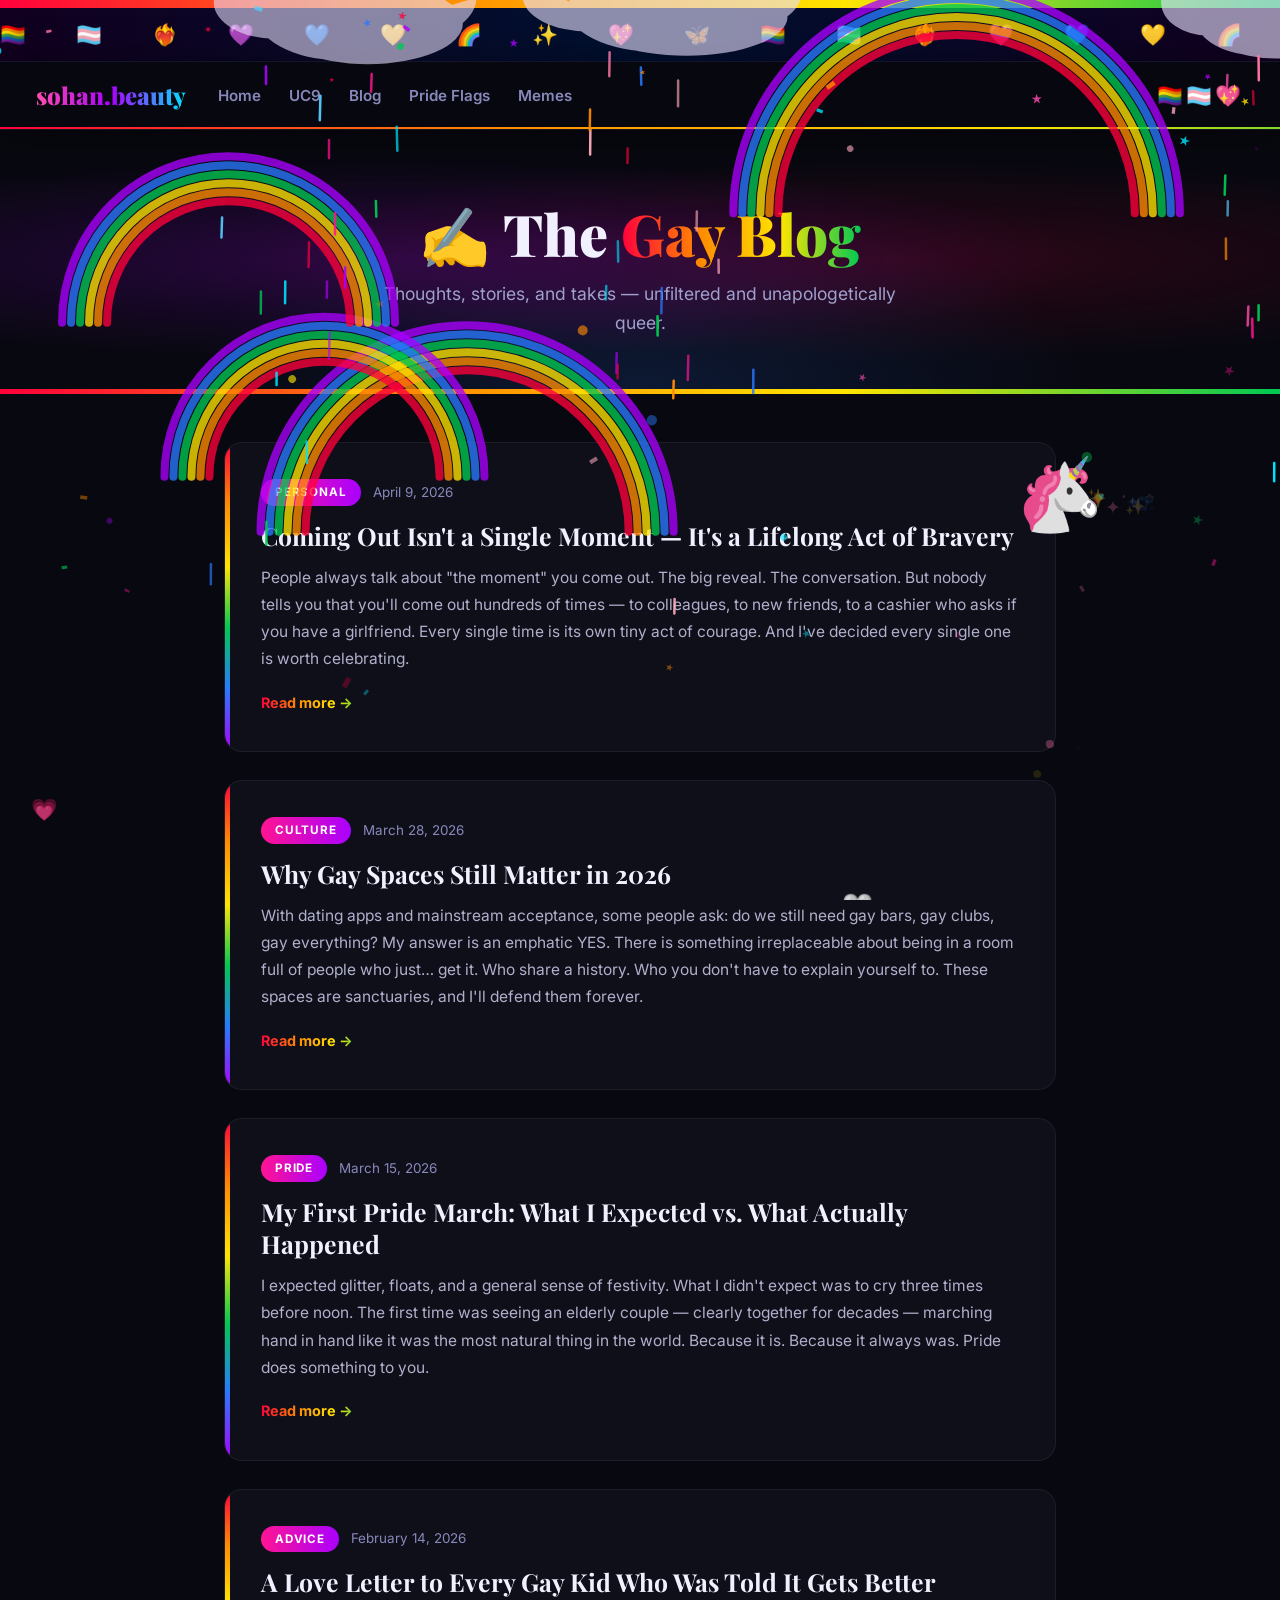
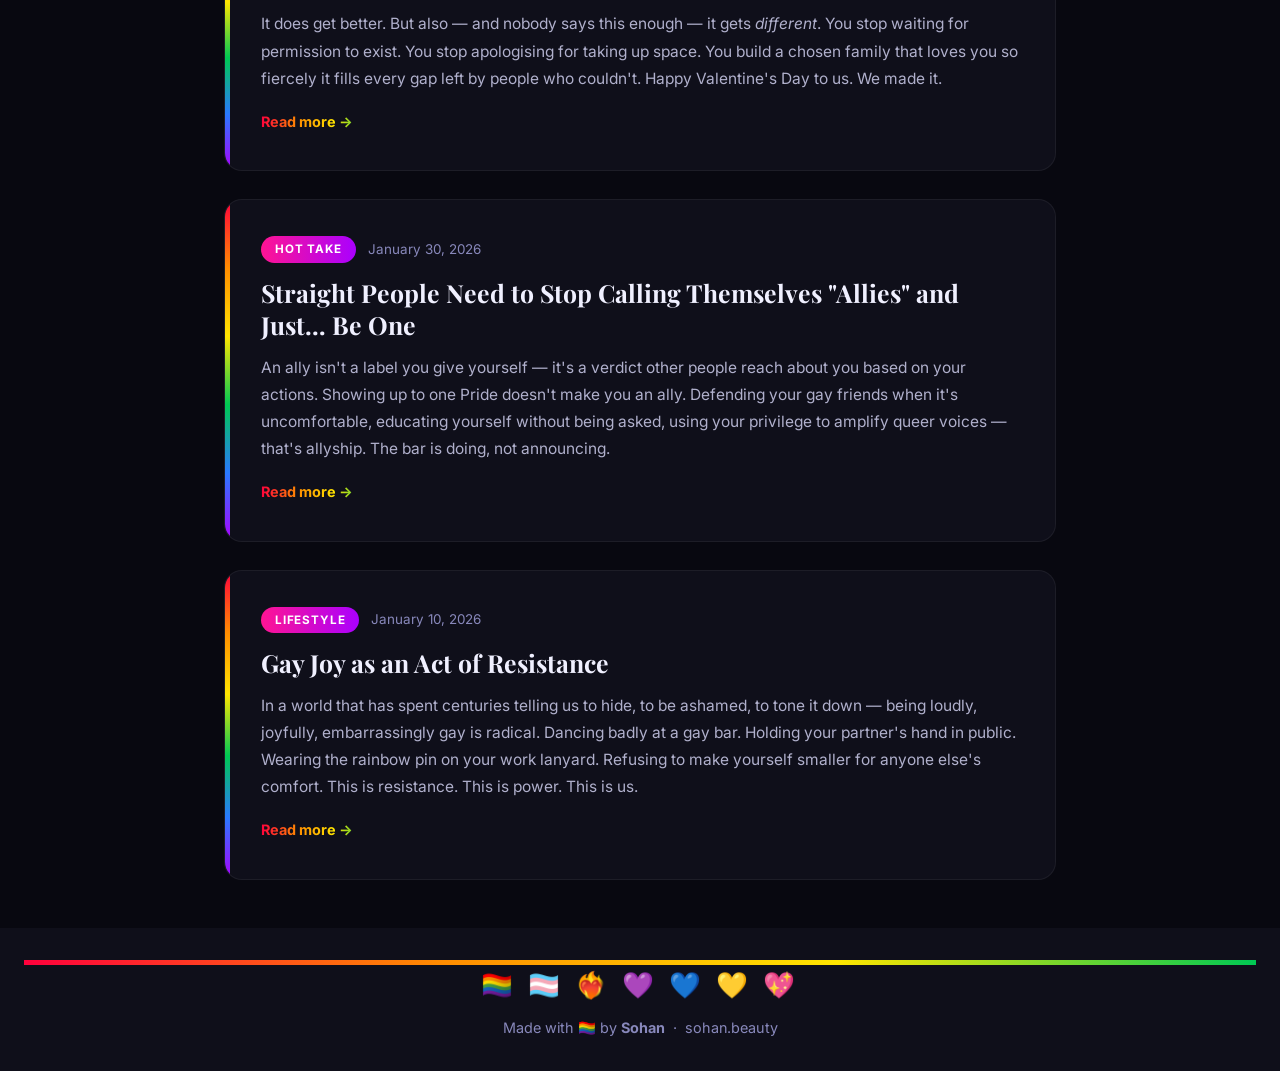
==== commit b183d34e: "Add UC9 page, interactive animations: unicorns, rainbows, rain clouds Co-Authored-By: claude-flow <r" ====
--- a/blog.html
+++ b/blog.html
@@ -27,6 +27,7 @@
     <a href="index.html" class="nav-logo">sohan.beauty</a>
     <ul class="nav-links">
       <li><a href="index.html">Home</a></li>
+      <li><a href="uc9.html">UC9</a></li>
       <li><a href="blog.html">Blog</a></li>
       <li><a href="flags.html">Pride Flags</a></li>
       <li><a href="memes.html">Memes</a></li>
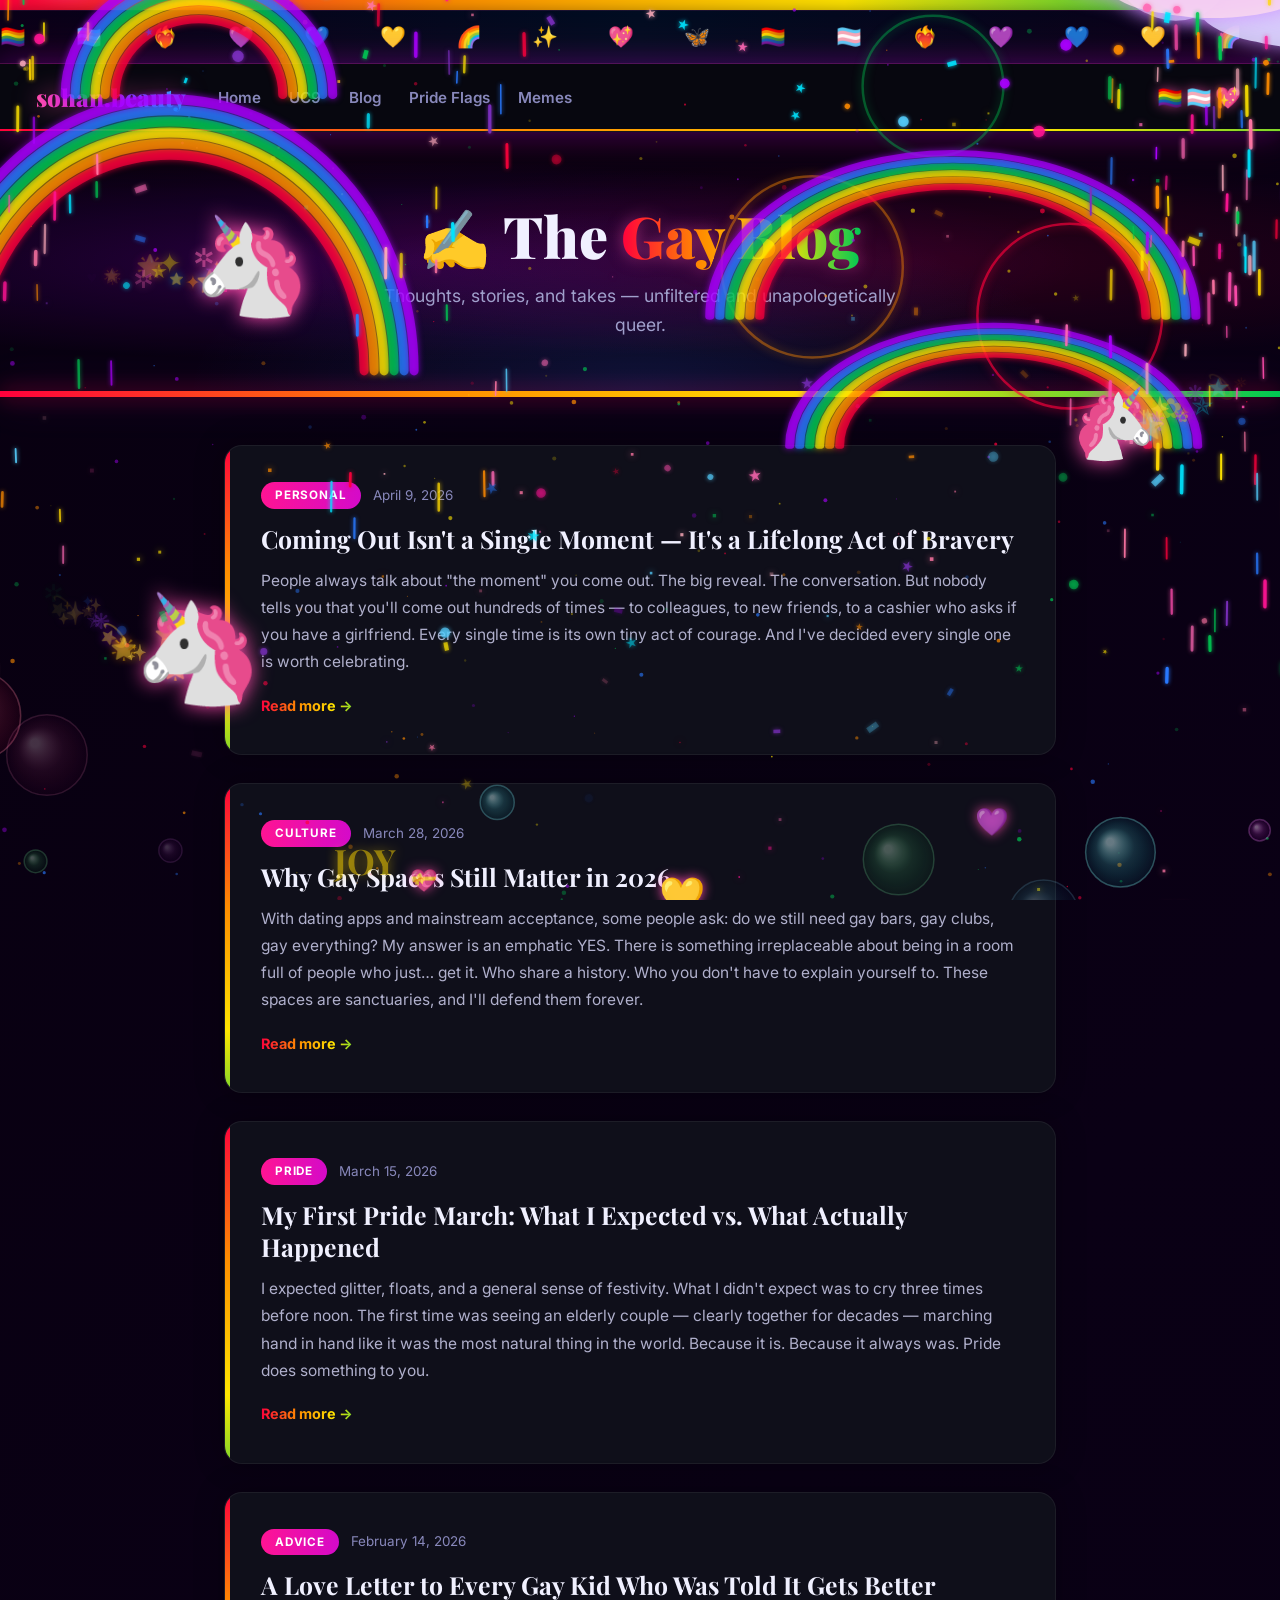
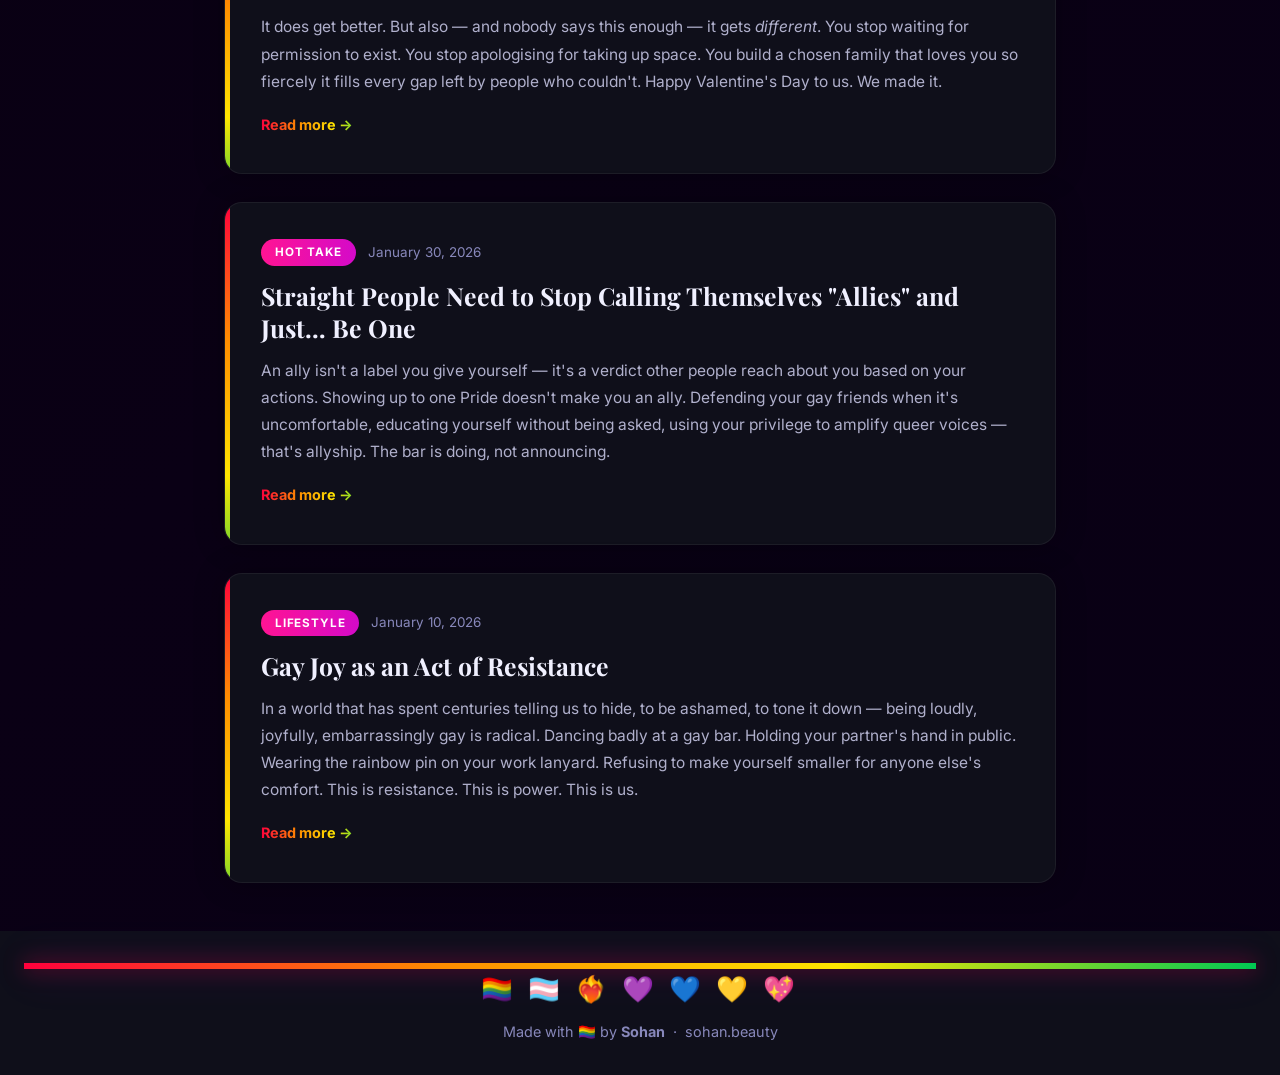
==== commit b1f53714: "Maximum pride chaos: 12 animation systems + full CSS effects layer Canvas: twinkling star field, sho" ====
--- a/blog.html
+++ b/blog.html
@@ -5,6 +5,7 @@
   <meta name="viewport" content="width=device-width, initial-scale=1.0" />
   <title>Blog — sohan.beauty</title>
   <link rel="stylesheet" href="style.css" />
+  <link rel="stylesheet" href="effects.css" />
   <link rel="preconnect" href="https://fonts.googleapis.com" />
   <link rel="preconnect" href="https://fonts.gstatic.com" crossorigin />
   <link href="https://fonts.googleapis.com/css2?family=Playfair+Display:wght@700;900&family=Inter:wght@400;500;600;700&display=swap" rel="stylesheet" />
--- a/effects.css
+++ b/effects.css
@@ -0,0 +1,331 @@
+/* ═══════════════════════════════════════════════════════════════════════════
+   MAXIMUM PRIDE EFFECTS — every element gets the treatment
+   ═══════════════════════════════════════════════════════════════════════════ */
+
+/* ── Animated gradient body background ──────────────────────────────────── */
+body {
+  background: linear-gradient(
+    135deg,
+    #080010, #0a0015, #080014, #05000f, #080018,
+    #060010, #0a0012, #080010
+  );
+  background-size: 400% 400%;
+  animation: body-shift 18s ease infinite;
+}
+@keyframes body-shift {
+  0%   { background-position: 0% 0%; }
+  25%  { background-position: 100% 0%; }
+  50%  { background-position: 100% 100%; }
+  75%  { background-position: 0% 100%; }
+  100% { background-position: 0% 0%; }
+}
+
+/* ── Rainbow animated border on EVERYTHING interactive ──────────────────── */
+.nav {
+  box-shadow:
+    0 0 30px rgba(170,0,255,0.3),
+    0 0 60px rgba(255,0,60,0.15),
+    inset 0 -1px 0 rgba(255,255,255,0.05);
+}
+
+/* ── Neon heading glow ──────────────────────────────────────────────────── */
+h1, h2, h3 {
+  animation: heading-glow 4s ease-in-out infinite alternate;
+}
+@keyframes heading-glow {
+  from { text-shadow: 0 0 20px rgba(255,77,173,0.3), 0 0 40px rgba(170,0,255,0.2); }
+  to   { text-shadow: 0 0 30px rgba(0,229,255,0.4), 0 0 60px rgba(41,121,255,0.2); }
+}
+
+/* ── Cards: multi-layer animated glow ───────────────────────────────────── */
+.card {
+  box-shadow:
+    0 0 0 1px rgba(255,255,255,0.06),
+    0 4px 24px rgba(0,0,0,0.4);
+  animation: card-breathe 5s ease-in-out infinite alternate;
+}
+.card:nth-child(1) { animation-delay: 0s; }
+.card:nth-child(2) { animation-delay: 1.5s; }
+.card:nth-child(3) { animation-delay: 3s; }
+@keyframes card-breathe {
+  from { box-shadow: 0 0 0 1px rgba(255,0,60,0.1), 0 4px 24px rgba(0,0,0,0.4), 0 0 40px rgba(255,0,60,0.05); }
+  to   { box-shadow: 0 0 0 1px rgba(170,0,255,0.2), 0 8px 40px rgba(0,0,0,0.5), 0 0 60px rgba(170,0,255,0.1); }
+}
+
+/* ── Blog posts: pulsing left border ────────────────────────────────────── */
+.blog-post::before {
+  background: linear-gradient(180deg,
+    var(--red), var(--orange), var(--yellow),
+    var(--green), var(--blue), var(--violet));
+  background-size: 100% 200%;
+  animation: border-slide 2s linear infinite;
+}
+@keyframes border-slide {
+  from { background-position: 0% 0%; }
+  to   { background-position: 0% 100%; }
+}
+.blog-post {
+  box-shadow: 0 0 30px rgba(0,0,0,0.3);
+  animation: post-glow 6s ease-in-out infinite alternate;
+}
+@keyframes post-glow {
+  from { box-shadow: 0 0 30px rgba(0,0,0,0.3), -4px 0 20px rgba(255,0,60,0.05); }
+  to   { box-shadow: 0 0 30px rgba(0,0,0,0.3), -4px 0 20px rgba(170,0,255,0.12); }
+}
+
+/* ── Flag cards: rainbow shimmer on hover ───────────────────────────────── */
+.flag-card {
+  animation: flag-float 4s ease-in-out infinite alternate;
+}
+.flag-card:nth-child(odd)  { animation-delay: 0s; }
+.flag-card:nth-child(even) { animation-delay: 2s; }
+@keyframes flag-float {
+  from { transform: translateY(0); }
+  to   { transform: translateY(-5px); }
+}
+.flag-card:hover {
+  box-shadow:
+    0 20px 60px rgba(0,0,0,0.5),
+    0 0 40px rgba(255,77,173,0.3),
+    0 0 80px rgba(170,0,255,0.2);
+}
+
+/* ── Meme cards: neon glow rotation ────────────────────────────────────── */
+.meme-card {
+  animation: meme-pulse 7s ease-in-out infinite alternate;
+}
+.meme-card:nth-child(3n)   { animation-delay: 0s; }
+.meme-card:nth-child(3n+1) { animation-delay: 2.3s; }
+.meme-card:nth-child(3n+2) { animation-delay: 4.6s; }
+@keyframes meme-pulse {
+  0%   { box-shadow: 0 0 0 1px rgba(255,0,60,0.1); }
+  33%  { box-shadow: 0 0 20px rgba(255,140,0,0.15), 0 0 1px rgba(255,140,0,0.3); }
+  66%  { box-shadow: 0 0 20px rgba(170,0,255,0.15), 0 0 1px rgba(170,0,255,0.3); }
+  100% { box-shadow: 0 0 20px rgba(41,121,255,0.15), 0 0 1px rgba(41,121,255,0.3); }
+}
+
+/* ── Rainbow bar: thicker + stronger ───────────────────────────────────── */
+.rainbow-bar {
+  height: 10px;
+  box-shadow: 0 0 20px rgba(255,0,60,0.5), 0 0 40px rgba(170,0,255,0.3);
+}
+.rainbow-bar.small { height: 6px; }
+
+/* ── Nav logo: chromatic shimmer ────────────────────────────────────────── */
+.nav-logo {
+  animation: logo-shimmer 3s ease-in-out infinite alternate;
+  filter: drop-shadow(0 0 12px rgba(255,77,173,0.6));
+}
+@keyframes logo-shimmer {
+  from { filter: drop-shadow(0 0 12px rgba(255,77,173,0.6)); }
+  to   { filter: drop-shadow(0 0 20px rgba(0,229,255,0.7)); }
+}
+
+/* ── Hero photo: prismatic ring ─────────────────────────────────────────── */
+.pride-ring {
+  animation: spin-ring 3s linear infinite;
+  box-shadow: 0 0 30px rgba(255,0,60,0.5), 0 0 60px rgba(170,0,255,0.4);
+}
+.pride-ring-2 {
+  animation: spin-ring 5s linear infinite reverse;
+  box-shadow: 0 0 50px rgba(41,121,255,0.4);
+}
+@keyframes spin-ring { to { transform: rotate(360deg); } }
+
+/* ── Gradient text: brighter + faster shimmer ───────────────────────────── */
+.gradient-text {
+  animation: text-shimmer 2.5s linear infinite;
+  filter: drop-shadow(0 0 8px rgba(255,77,173,0.5));
+}
+
+/* ── Buttons: neon pulse ────────────────────────────────────────────────── */
+.btn-primary {
+  animation: btn-pulse 2.5s ease-in-out infinite alternate;
+}
+@keyframes btn-pulse {
+  from { box-shadow: 0 0 20px rgba(255,20,147,0.4), 0 0 40px rgba(255,20,147,0.2); }
+  to   { box-shadow: 0 0 35px rgba(170,0,255,0.6), 0 0 70px rgba(170,0,255,0.3); }
+}
+.btn-secondary { animation: btn-pulse2 3s ease-in-out infinite alternate; }
+@keyframes btn-pulse2 {
+  from { box-shadow: 0 0 10px rgba(41,121,255,0.2); }
+  to   { box-shadow: 0 0 25px rgba(0,229,255,0.4); }
+}
+
+/* ── Pride marquee: glow ────────────────────────────────────────────────── */
+.pride-marquee {
+  background: linear-gradient(90deg, #0a0018, #000d22, #0a0018);
+  border-bottom: 1px solid rgba(255,77,173,0.2);
+  box-shadow: 0 4px 20px rgba(0,0,0,0.5), inset 0 1px 0 rgba(255,77,173,0.1);
+}
+
+/* ── Flag strip mini flags: rainbow ring on hover ───────────────────────── */
+.mini-flag {
+  box-shadow: 0 0 10px rgba(0,0,0,0.4);
+  animation: mini-flag-breathe 3s ease-in-out infinite alternate;
+}
+.mini-flag:nth-child(even) { animation-delay: 1.5s; }
+@keyframes mini-flag-breathe {
+  from { transform: translateY(0) scale(1); }
+  to   { transform: translateY(-3px) scale(1.03); }
+}
+
+/* ── Flag strip heading ─────────────────────────────────────────────────── */
+.flag-strip h2 {
+  font-size: clamp(1.5rem, 3.5vw, 2.2rem);
+  animation: heading-glow 3s ease-in-out infinite alternate;
+}
+
+/* ── Stat numbers: neon glow ────────────────────────────────────────────── */
+.stat-num {
+  filter: drop-shadow(0 0 12px currentColor);
+  animation: stat-pulse 2s ease-in-out infinite alternate;
+}
+@keyframes stat-pulse {
+  from { transform: scale(1); }
+  to   { transform: scale(1.05); }
+}
+
+/* ── Quote section: animated left border ───────────────────────────────── */
+blockquote {
+  animation: quote-glow 5s ease-in-out infinite alternate;
+}
+@keyframes quote-glow {
+  from { box-shadow: -4px 0 20px rgba(255,0,60,0.2), 0 0 40px rgba(0,0,0,0.2); }
+  to   { box-shadow: -4px 0 30px rgba(170,0,255,0.3), 0 0 60px rgba(0,0,0,0.3); }
+}
+
+/* ── Section dividers: bright animated ─────────────────────────────────── */
+.section-divider {
+  height: 5px;
+  box-shadow: 0 0 20px rgba(255,0,60,0.4), 0 0 40px rgba(170,0,255,0.3);
+}
+
+/* ── Footer flags: bounce ───────────────────────────────────────────────── */
+.footer-flags {
+  animation: footer-bounce 2s ease-in-out infinite alternate;
+}
+@keyframes footer-bounce {
+  from { transform: scale(1) translateY(0); }
+  to   { transform: scale(1.05) translateY(-3px); }
+}
+
+/* ── UC9 logo: extra glow ───────────────────────────────────────────────── */
+.uc9-svg-logo {
+  filter:
+    drop-shadow(0 0 20px rgba(255,0,60,0.6))
+    drop-shadow(0 0 40px rgba(170,0,255,0.5))
+    drop-shadow(0 0 80px rgba(41,121,255,0.3));
+  animation: uc9-logo-pulse 3s ease-in-out infinite alternate;
+}
+@keyframes uc9-logo-pulse {
+  from { filter: drop-shadow(0 0 20px rgba(255,0,60,0.6)) drop-shadow(0 0 40px rgba(170,0,255,0.5)); }
+  to   { filter: drop-shadow(0 0 30px rgba(0,229,255,0.7)) drop-shadow(0 0 60px rgba(255,77,173,0.5)); }
+}
+
+/* ── Vibe pills: floating ───────────────────────────────────────────────── */
+.vibe-pill {
+  animation: pill-float 3s ease-in-out infinite alternate;
+}
+.vibe-pill:nth-child(odd)  { animation-delay: 0s; }
+.vibe-pill:nth-child(even) { animation-delay: 1.5s; }
+@keyframes pill-float {
+  from { transform: translateY(0) scale(1); }
+  to   { transform: translateY(-5px) scale(1.04); }
+}
+
+/* ── Page headers: aurora shimmer ───────────────────────────────────────── */
+.page-header::before {
+  animation: aurora 8s ease-in-out infinite alternate;
+}
+
+/* ── Value cards on UC9 page ────────────────────────────────────────────── */
+.value-card {
+  animation: value-breathe 5s ease-in-out infinite alternate;
+}
+.value-card:nth-child(1) { animation-delay: 0s; }
+.value-card:nth-child(2) { animation-delay: 0.8s; }
+.value-card:nth-child(3) { animation-delay: 1.6s; }
+.value-card:nth-child(4) { animation-delay: 2.4s; }
+.value-card:nth-child(5) { animation-delay: 3.2s; }
+.value-card:nth-child(6) { animation-delay: 4s; }
+@keyframes value-breathe {
+  from { box-shadow: 0 0 0 1px rgba(255,255,255,0.04), 0 4px 20px rgba(0,0,0,0.3); }
+  to   { box-shadow: 0 0 0 1px rgba(255,77,173,0.15), 0 8px 32px rgba(0,0,0,0.4), 0 0 30px rgba(170,0,255,0.08); }
+}
+
+/* ── Hero stripe: faster pulse ──────────────────────────────────────────── */
+.hero-stripe span {
+  animation: stripe-pulse 1.2s ease-in-out infinite alternate;
+  border-radius: 4px;
+}
+
+/* ── Emoji in nav: spin ─────────────────────────────────────────────────── */
+.nav-flags {
+  animation: nav-flag-spin 8s linear infinite;
+  display: inline-block;
+  filter: drop-shadow(0 0 6px rgba(255,77,173,0.6));
+}
+@keyframes nav-flag-spin {
+  0%   { filter: drop-shadow(0 0 6px rgba(255,0,60,0.6)); }
+  33%  { filter: drop-shadow(0 0 6px rgba(0,229,255,0.6)); }
+  66%  { filter: drop-shadow(0 0 6px rgba(170,0,255,0.6)); }
+  100% { filter: drop-shadow(0 0 6px rgba(255,0,60,0.6)); }
+}
+
+/* ── Post tags: pulsing gradient ────────────────────────────────────────── */
+.post-tag {
+  background-size: 200% 200%;
+  animation: tag-shift 3s ease infinite;
+}
+@keyframes tag-shift {
+  0%, 100% { background-position: 0% 50%; }
+  50%       { background-position: 100% 50%; }
+}
+
+/* ── Meme emoji: rainbow spin ───────────────────────────────────────────── */
+.meme-emoji {
+  display: block;
+  animation: emoji-spin 6s ease-in-out infinite;
+}
+@keyframes emoji-spin {
+  0%   { transform: scale(1) rotate(0deg); }
+  25%  { transform: scale(1.15) rotate(-8deg); }
+  50%  { transform: scale(1) rotate(0deg); }
+  75%  { transform: scale(1.15) rotate(8deg); }
+  100% { transform: scale(1) rotate(0deg); }
+}
+
+/* ── Hero floating emojis: more dramatic ────────────────────────────────── */
+.float-emoji {
+  animation-duration: 4s;
+  filter: drop-shadow(0 0 8px rgba(255,77,173,0.6));
+  font-size: 2.5rem;
+}
+.float-emoji:nth-child(1) { animation-duration: 3.5s; font-size: 3rem; }
+.float-emoji:nth-child(2) { animation-duration: 5s;   font-size: 2rem; }
+.float-emoji:nth-child(3) { animation-duration: 4.2s; font-size: 2.8rem; }
+.float-emoji:nth-child(4) { animation-duration: 3.8s; font-size: 3.5rem; }
+.float-emoji:nth-child(5) { animation-duration: 4.8s; font-size: 2.2rem; }
+.float-emoji:nth-child(6) { animation-duration: 3.2s; font-size: 2.5rem; }
+
+/* ── Card icons: bounce ─────────────────────────────────────────────────── */
+.card-icon {
+  animation: icon-bounce 2.5s ease-in-out infinite alternate;
+  display: inline-block;
+}
+@keyframes icon-bounce {
+  from { transform: translateY(0) scale(1); }
+  to   { transform: translateY(-8px) scale(1.1); }
+}
+
+/* ── About strip: stronger glow ─────────────────────────────────────────── */
+.about-strip {
+  box-shadow: inset 0 0 80px rgba(170,0,255,0.1), inset 0 0 40px rgba(255,0,60,0.05);
+}
+
+/* ── Scrollbar: thicker + brighter ─────────────────────────────────────── */
+::-webkit-scrollbar { width: 10px; }
+::-webkit-scrollbar-thumb {
+  box-shadow: 0 0 8px rgba(255,77,173,0.5);
+}
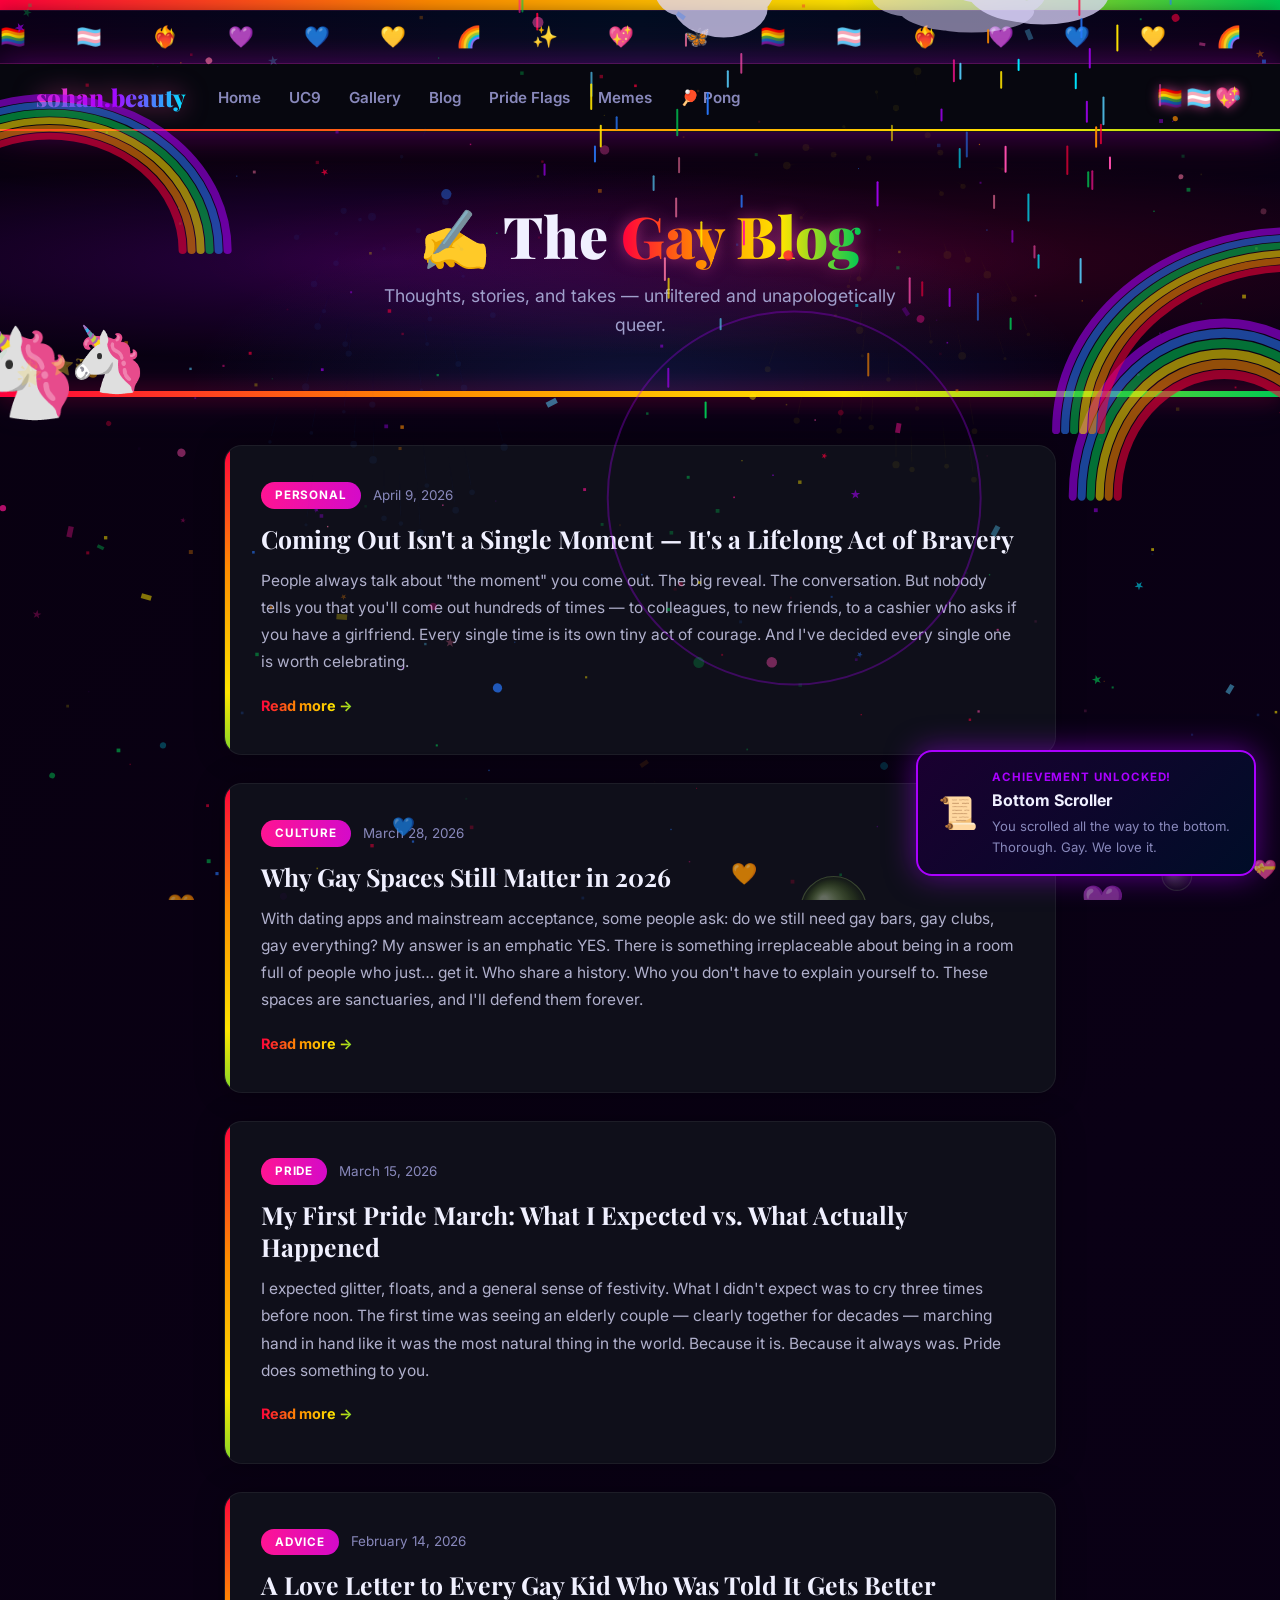
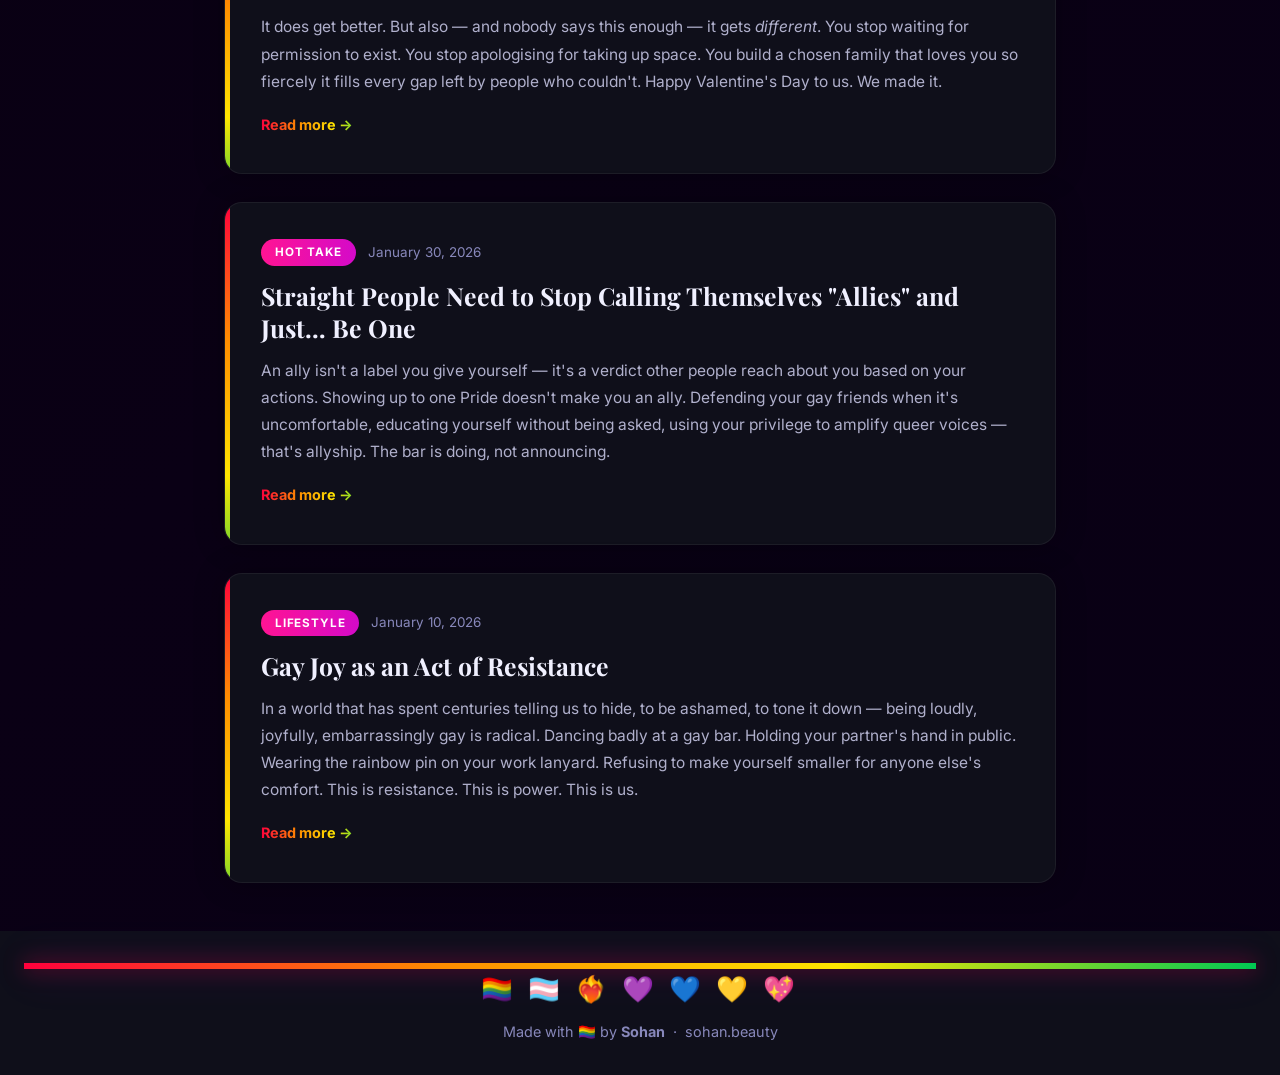
==== commit 1b52cab0: "Add gallery, pong, easter eggs, photos, performance fix - gallery.html: 5-photo grid with lightbox +" ====
--- a/blog.html
+++ b/blog.html
@@ -29,9 +29,11 @@
     <ul class="nav-links">
       <li><a href="index.html">Home</a></li>
       <li><a href="uc9.html">UC9</a></li>
+      <li><a href="gallery.html">Gallery</a></li>
       <li><a href="blog.html">Blog</a></li>
       <li><a href="flags.html">Pride Flags</a></li>
       <li><a href="memes.html">Memes</a></li>
+      <li><a href="pong.html">🏓 Pong</a></li>
     </ul>
     <div class="nav-flags">🏳️‍🌈🏳️‍⚧️💖</div>
   </nav>
@@ -145,5 +147,6 @@
   </footer>
 
   <script src="pride.js"></script>
+  <script src="easter-eggs.js"></script>
 </body>
 </html>
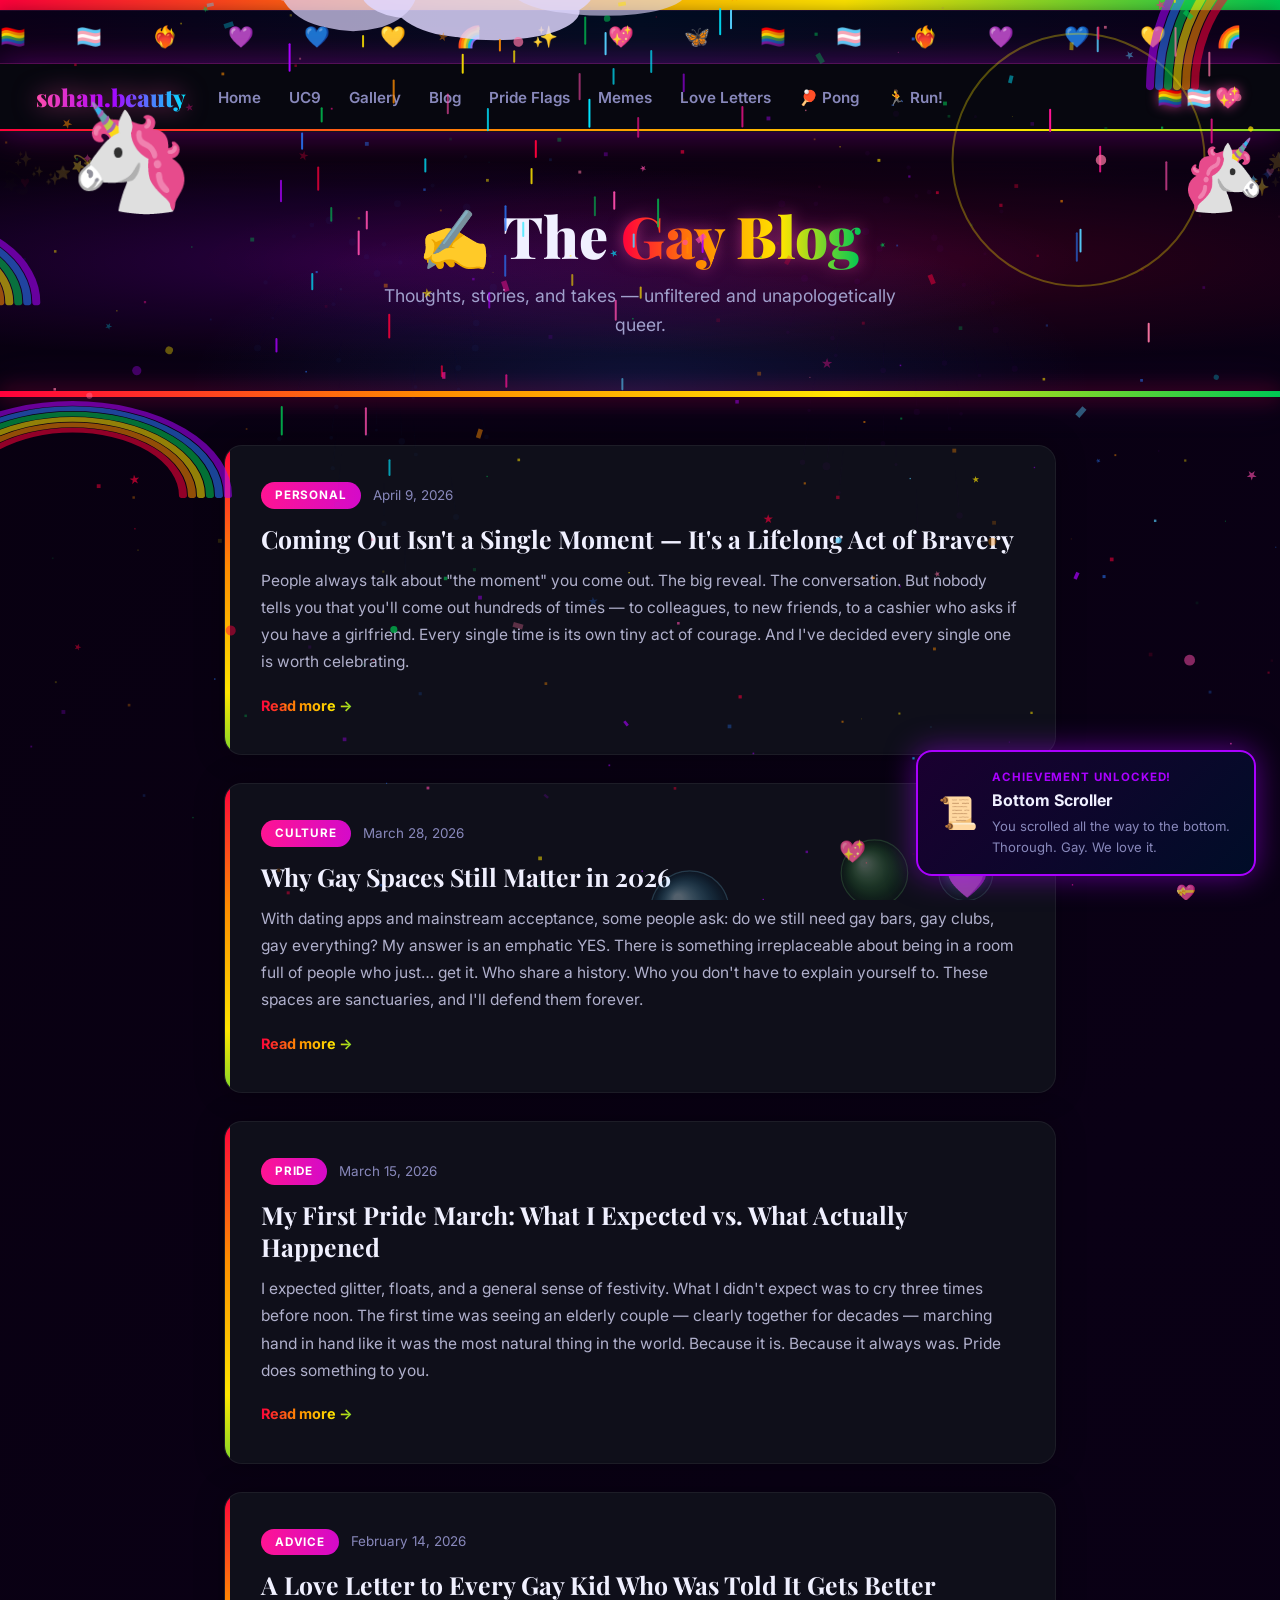
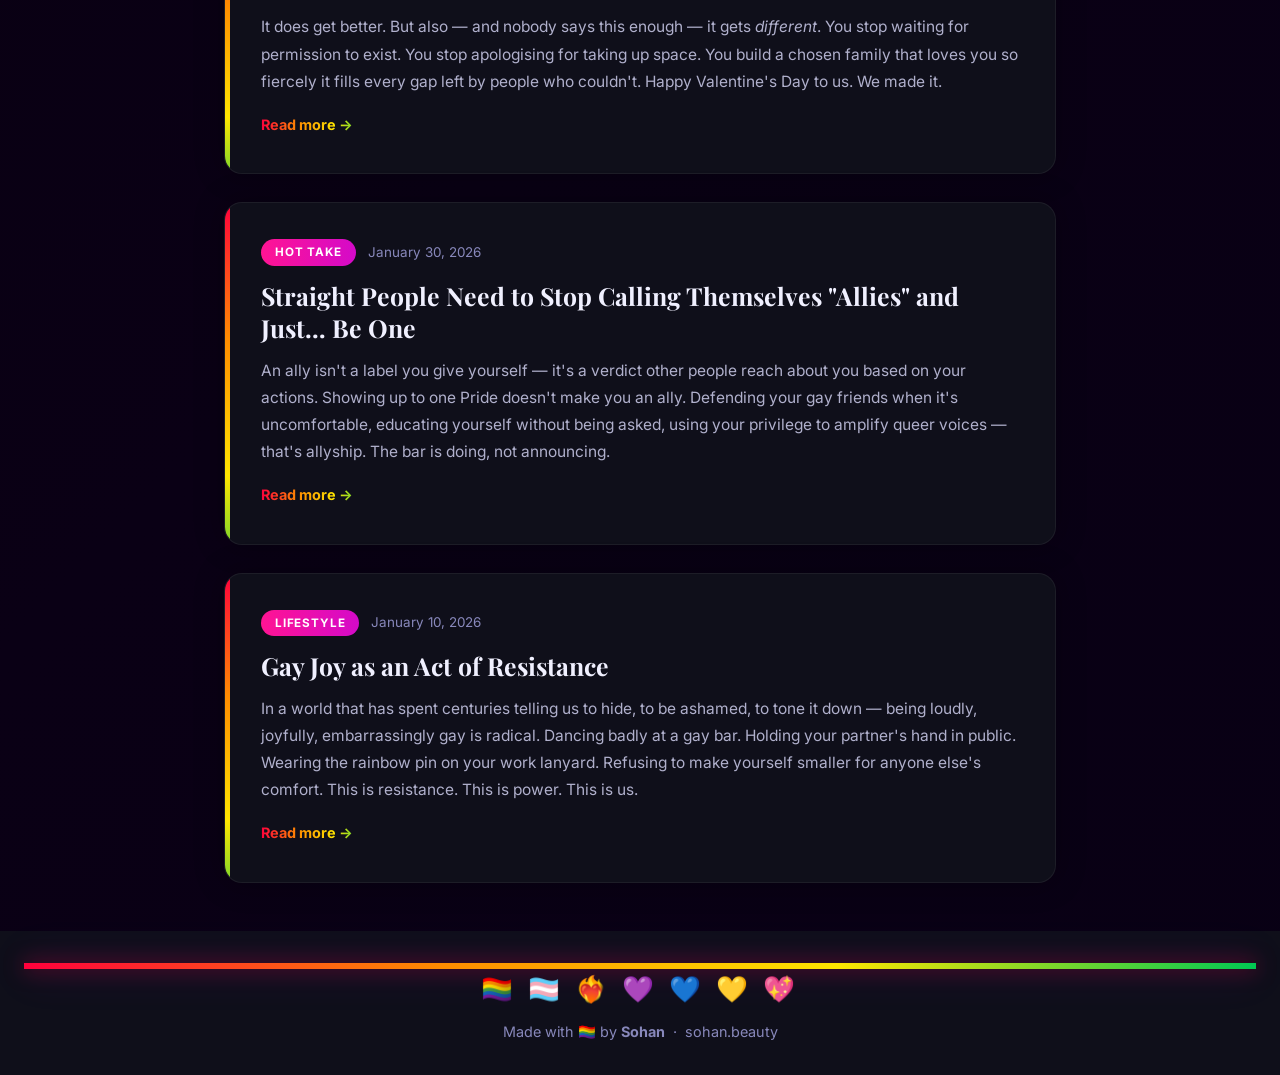
==== commit d4820d93: "Add Run Away From Sohan game, mobile fixes, and nav updates - Add runawayfromsohan.html: 5-level pla" ====
--- a/blog.html
+++ b/blog.html
@@ -33,7 +33,9 @@
       <li><a href="blog.html">Blog</a></li>
       <li><a href="flags.html">Pride Flags</a></li>
       <li><a href="memes.html">Memes</a></li>
+      <li><a href="loveletters.html">Love Letters</a></li>
       <li><a href="pong.html">🏓 Pong</a></li>
+      <li><a href="runawayfromsohan.html">🏃 Run!</a></li>
     </ul>
     <div class="nav-flags">🏳️‍🌈🏳️‍⚧️💖</div>
   </nav>
--- a/style.css
+++ b/style.css
@@ -884,19 +884,89 @@
 }
 .meme-sub { font-size: 0.8rem; color: var(--muted); font-style: italic; position: relative; }
 
+/* ─── Games Section ──────────────────────────────────────────────────────── */
+.games-section {
+  padding: 60px 24px 48px;
+  max-width: 900px;
+  margin: 0 auto;
+}
+.games-row {
+  display: grid;
+  grid-template-columns: repeat(auto-fit, minmax(280px, 1fr));
+  gap: 20px;
+}
+.game-card {
+  display: flex;
+  align-items: center;
+  gap: 18px;
+  padding: 24px 28px;
+  border-radius: var(--radius);
+  background: var(--surface);
+  border: 1px solid rgba(255,255,255,0.08);
+  text-decoration: none;
+  color: inherit;
+  transition: transform .25s, box-shadow .25s, border-color .25s;
+  position: relative;
+  overflow: hidden;
+}
+.game-card::before {
+  content: '';
+  position: absolute;
+  inset: 0;
+  background: linear-gradient(135deg, rgba(255,77,173,0.08), rgba(170,0,255,0.08), rgba(41,121,255,0.08));
+  opacity: 0;
+  transition: opacity .3s;
+}
+.game-card:hover {
+  transform: translateY(-4px);
+  box-shadow: 0 16px 50px rgba(0,0,0,0.4), 0 0 40px rgba(170,0,255,0.15);
+  border-color: rgba(170,0,255,0.4);
+}
+.game-card:hover::before { opacity: 1; }
+.game-card-icon {
+  font-size: 2.6rem;
+  flex-shrink: 0;
+  line-height: 1;
+}
+.game-card-body { flex: 1; position: relative; }
+.game-card-body h3 {
+  font-family: 'Playfair Display', serif;
+  font-size: 1.15rem;
+  font-weight: 700;
+  margin-bottom: 4px;
+}
+.game-card-body p { font-size: .85rem; color: var(--muted); line-height: 1.5; }
+.game-card-cta {
+  font-size: .88rem;
+  font-weight: 700;
+  background: linear-gradient(90deg, #FF4DAD, #AA00FF, #2979FF);
+  background-size: 200% auto;
+  -webkit-background-clip: text;
+  -webkit-text-fill-color: transparent;
+  background-clip: text;
+  animation: text-shimmer 3s linear infinite;
+  flex-shrink: 0;
+  position: relative;
+}
+
 /* ─── Responsive ─────────────────────────────────────────────────────────── */
 @media (max-width: 720px) {
-  .nav { padding: 12px 20px; gap: 16px; }
+  .nav { padding: 12px 16px; gap: 12px; }
   .nav-links { display: none; }
   .nav-flags { font-size: 1rem; }
-  .hero { padding: 56px 20px 56px; }
-  .hero-content { flex-direction: column; align-items: flex-start; gap: 40px; }
-  .hero-photo { width: 220px; height: 295px; }
+  .hero { padding: 40px 16px 48px; }
+  .hero-content { flex-direction: column; align-items: center; gap: 32px; text-align: center; }
+  .hero-photo { width: 200px; height: 270px; }
+  .hero-flags { justify-content: center; }
+  .hero-buttons { justify-content: center; }
   .pride-ring { inset: -4px; }
   .pride-ring-2 { inset: -9px; }
   .about-strip { padding: 48px 20px; }
-  .pride-stats { gap: 24px; }
-  .cards-section { padding: 48px 20px; }
-  blockquote { padding: 24px 24px; font-size: 1.05rem; }
+  .pride-stats { gap: 20px; }
+  .cards-section { padding: 40px 16px; }
+  blockquote { padding: 24px 20px; font-size: 1rem; }
   .flags-grid { grid-template-columns: repeat(auto-fill, minmax(160px, 1fr)); gap: 16px; }
-}
+  .games-section { padding: 40px 16px 32px; }
+  .game-card { padding: 18px 20px; }
+  .game-card-icon { font-size: 2rem; }
+}
